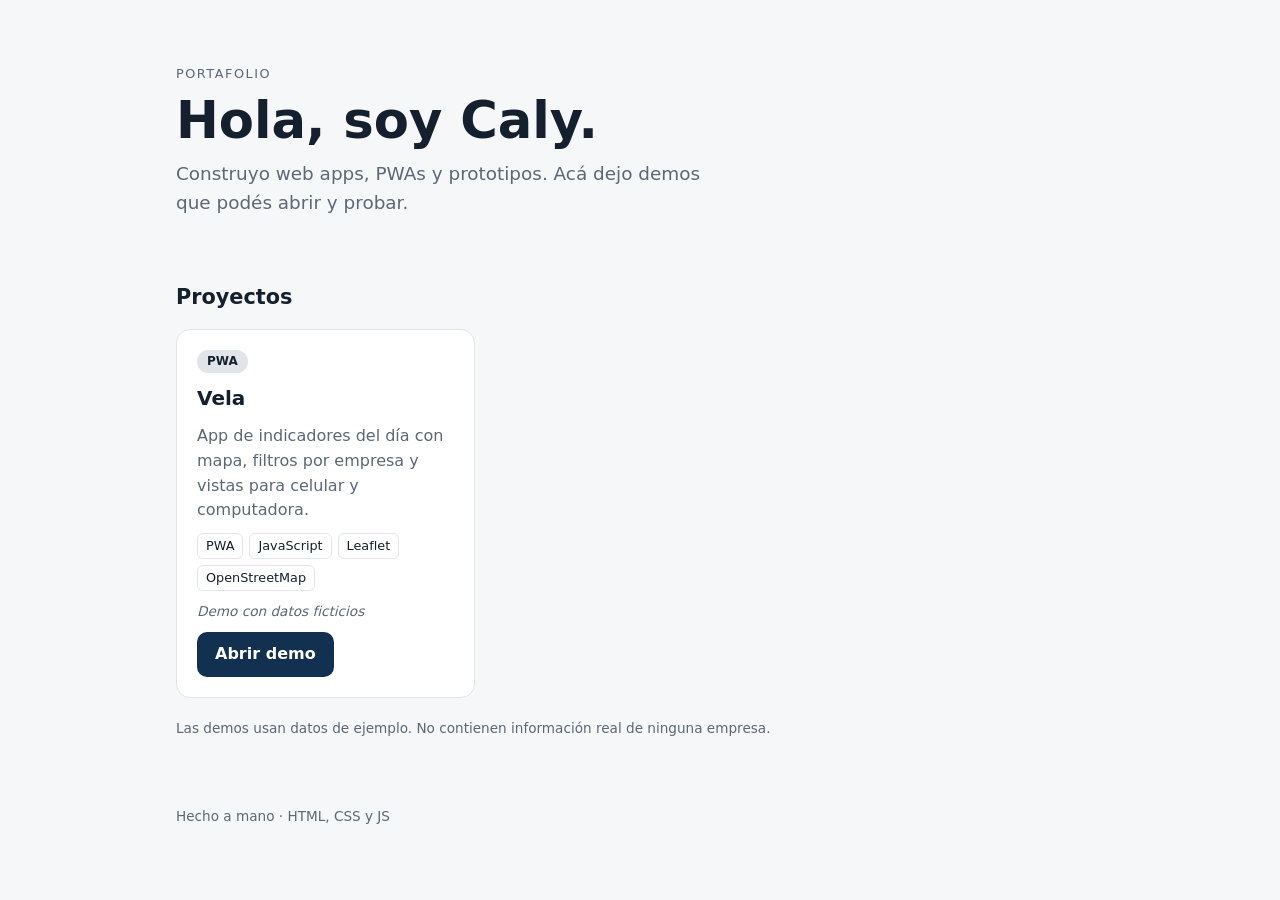
==== index.html @ 5dc771c3 "Portafolio inicial con demo de Vela" ====
<!doctype html>
<html lang="es">
<head>
<meta charset="utf-8">
<meta name="viewport" content="width=device-width,initial-scale=1">
<title>Caly · Portafolio</title>
<meta name="description" content="Portafolio de proyectos web, PWAs y experimentos.">
<link rel="stylesheet" href="assets/style.css">
</head>
<body>
<header class="hero">
  <p class="eyebrow">Portafolio</p>
  <h1>Hola, soy Caly.</h1>
  <p class="lead">Construyo web apps, PWAs y prototipos. Acá dejo demos que podés abrir y probar.</p>
</header>

<main>
  <section aria-labelledby="trabajos">
    <h2 id="trabajos">Proyectos</h2>
    <div class="grid" id="grid"></div>
    <p class="note">Las demos usan datos de ejemplo. No contienen información real de ninguna empresa.</p>
  </section>
</main>

<footer>
  <p>Hecho a mano · HTML, CSS y JS</p>
</footer>

<script src="assets/proyectos.js"></script>
<script src="assets/app.js"></script>
</body>
</html>
---- assets/style.css ----
:root {
  --bg: #f6f7f9;
  --surface: #ffffff;
  --text: #14202e;
  --muted: #5a6877;
  --accent: #12304f;
  --accent-text: #ffffff;
  --border: #e1e5ea;
}
@media (prefers-color-scheme: dark) {
  :root {
    --bg: #0e141b;
    --surface: #17202b;
    --text: #e8edf2;
    --muted: #9aa8b6;
    --accent: #5ea0e0;
    --accent-text: #0e141b;
    --border: #263241;
  }
}
* { box-sizing: border-box; }
body {
  margin: 0;
  background: var(--bg);
  color: var(--text);
  font-family: system-ui, -apple-system, "Segoe UI", Roboto, sans-serif;
  line-height: 1.55;
}
.hero, main, footer {
  max-width: 960px;
  margin: 0 auto;
  padding: 0 16px;
}
.hero { padding-top: 64px; padding-bottom: 24px; }
.eyebrow { text-transform: uppercase; letter-spacing: .12em; font-size: .8rem; color: var(--muted); margin: 0 0 8px; }
h1 { font-size: clamp(2rem, 6vw, 3.2rem); margin: 0 0 12px; line-height: 1.1; }
.lead { font-size: 1.15rem; color: var(--muted); max-width: 560px; margin: 0; }
h2 { font-size: 1.3rem; margin: 40px 0 16px; }
.grid { display: grid; grid-template-columns: repeat(auto-fill, minmax(280px, 1fr)); gap: 16px; }
.card {
  background: var(--surface);
  border: 1px solid var(--border);
  border-radius: 14px;
  padding: 20px;
  display: flex;
  flex-direction: column;
  gap: 10px;
}
.card h3 { margin: 0; font-size: 1.25rem; }
.card p { margin: 0; color: var(--muted); }
.tag { align-self: flex-start; font-size: .75rem; font-weight: 600; padding: 2px 10px; border-radius: 999px; background: var(--border); }
.techs { list-style: none; padding: 0; margin: 0; display: flex; flex-wrap: wrap; gap: 6px; }
.techs li { font-size: .8rem; padding: 2px 8px; border: 1px solid var(--border); border-radius: 6px; }
.estado { font-size: .85rem; font-style: italic; }
.btn {
  margin-top: auto;
  align-self: flex-start;
  background: var(--accent);
  color: var(--accent-text);
  text-decoration: none;
  font-weight: 600;
  padding: 10px 18px;
  border-radius: 10px;
}
.btn:hover { opacity: .9; }
.btn:focus-visible { outline: 3px solid var(--accent); outline-offset: 3px; }
.note { margin-top: 20px; font-size: .85rem; color: var(--muted); }
footer { padding-top: 40px; padding-bottom: 40px; color: var(--muted); font-size: .85rem; }
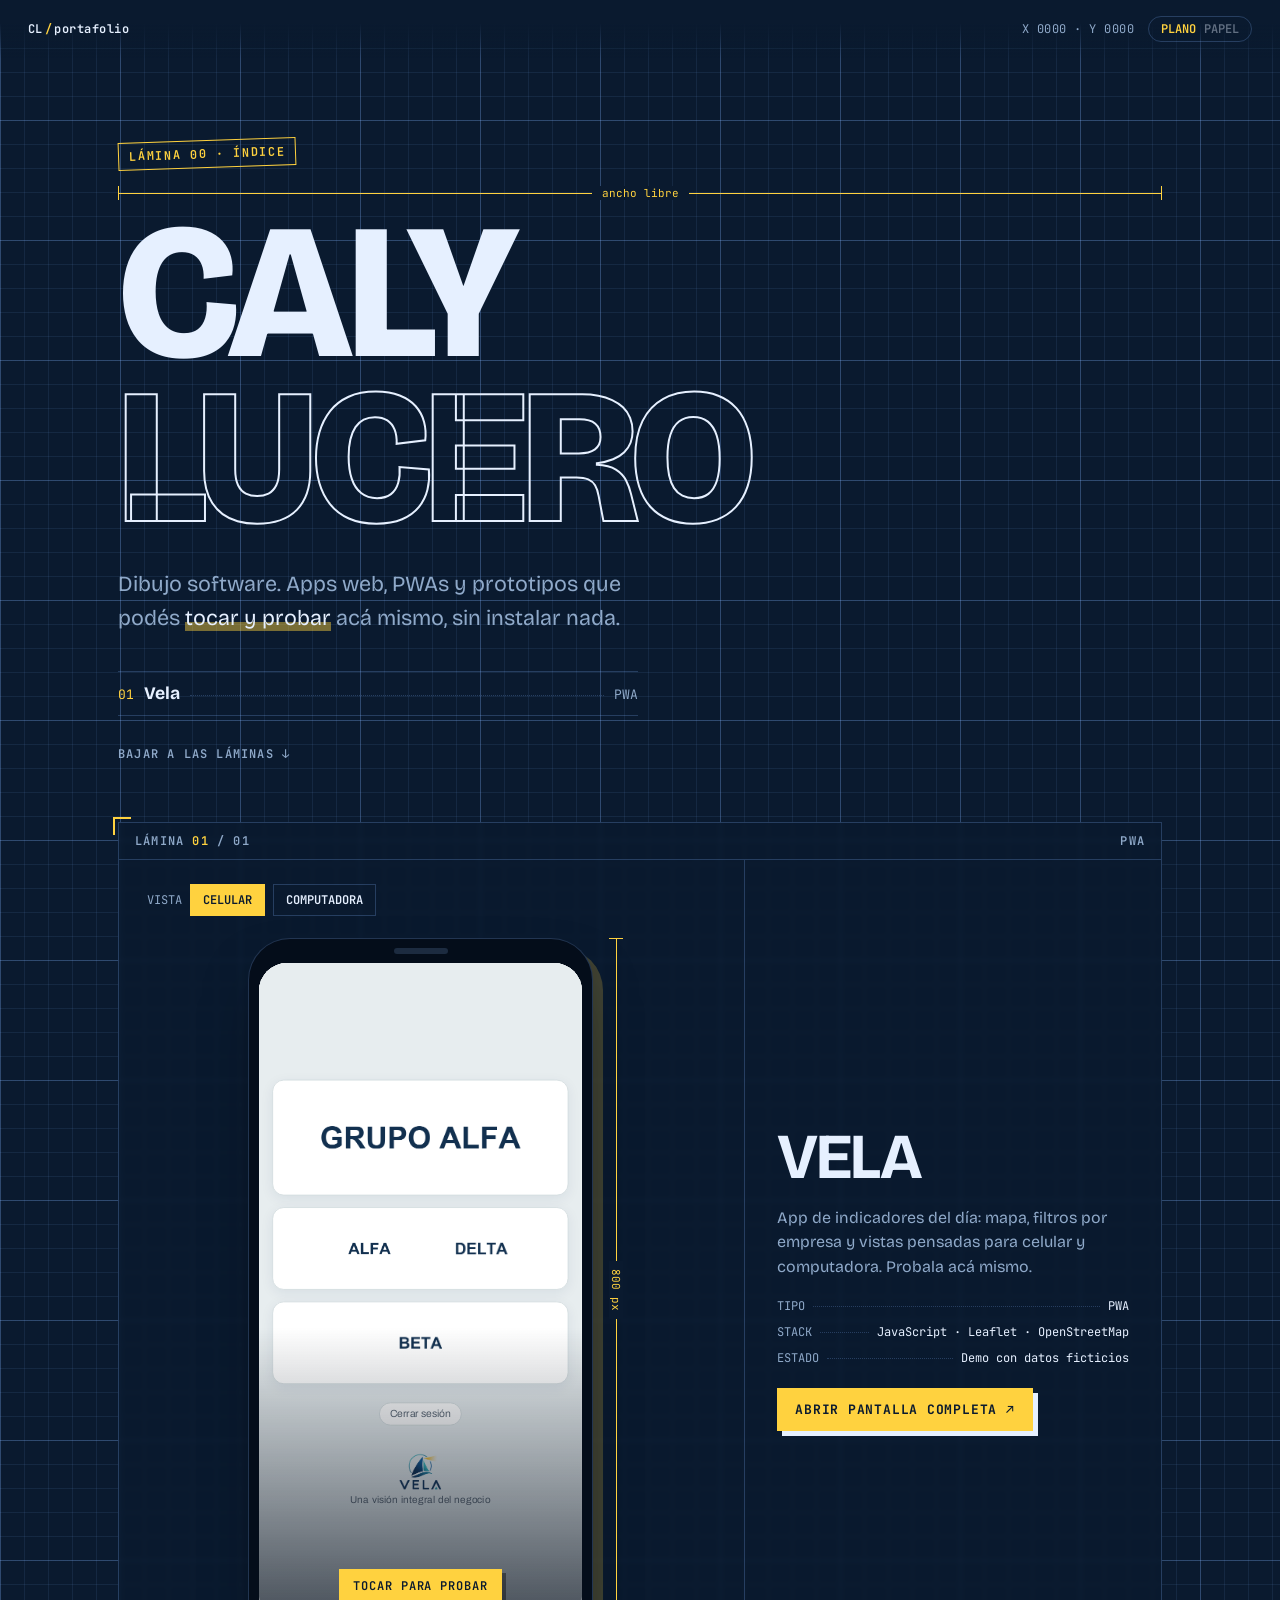
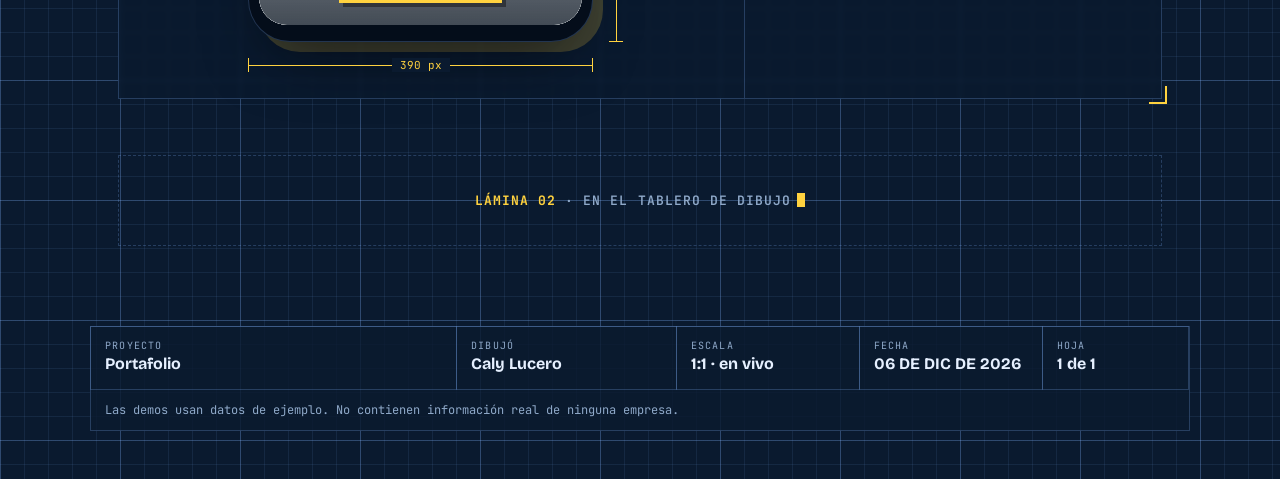
==== commit f1b8af66: "Rediseño tipo plano técnico con demo en vivo Co-Authored-By: Claude Sonnet 5.5 <noreply@anthropic.co" ====
--- a/index.html
+++ b/index.html
@@ -1,29 +1,52 @@
 <!doctype html>
-<html lang="es">
+<html lang="es" data-tema="plano">
 <head>
 <meta charset="utf-8">
 <meta name="viewport" content="width=device-width,initial-scale=1">
-<title>Caly · Portafolio</title>
-<meta name="description" content="Portafolio de proyectos web, PWAs y experimentos.">
+<title>Caly Lucero · Portafolio</title>
+<meta name="description" content="Dibujo software: apps web, PWAs y prototipos que podés probar en vivo.">
+<meta name="theme-color" content="#0a1a2f">
+<link rel="preconnect" href="https://fonts.googleapis.com">
+<link rel="preconnect" href="https://fonts.gstatic.com" crossorigin>
+<link href="https://fonts.googleapis.com/css2?family=Bricolage+Grotesque:opsz,wght@12..96,500..800&family=JetBrains+Mono:wght@400;600&display=swap" rel="stylesheet">
 <link rel="stylesheet" href="assets/style.css">
+<script>
+  document.documentElement.classList.add("js");
+  try { var t = localStorage.getItem("tema"); if (t === "plano" || t === "papel") document.documentElement.dataset.tema = t; } catch (e) {}
+</script>
 </head>
 <body>
-<header class="hero">
-  <p class="eyebrow">Portafolio</p>
-  <h1>Hola, soy Caly.</h1>
-  <p class="lead">Construyo web apps, PWAs y prototipos. Acá dejo demos que podés abrir y probar.</p>
+<div class="cx" aria-hidden="true"></div>
+<div class="cy" aria-hidden="true"></div>
+
+<nav class="topbar" aria-label="Barra superior">
+  <a class="brand" href="#top">CL<span>/</span>portafolio</a>
+  <div class="topbar-right">
+    <span class="coords" id="coords" aria-hidden="true">X 0000 · Y 0000</span>
+    <button class="tema-btn" id="tema" type="button" aria-label="Cambiar entre plano y papel">
+      <span class="tema-on">Plano</span><span class="tema-off">Papel</span>
+    </button>
+  </div>
+</nav>
+
+<header class="hero" id="top">
+  <p class="stamp">Lámina 00 · Índice</p>
+  <div class="dim-top" aria-hidden="true"><span>ancho libre</span></div>
+  <h1><span class="h1-fill">Caly</span> <span class="h1-line">Lucero</span></h1>
+  <p class="lead">Dibujo software. Apps web, PWAs y prototipos que podés <mark>tocar y probar</mark> acá mismo, sin instalar nada.</p>
+  <ol class="indice" id="indice" aria-label="Índice de proyectos"></ol>
+  <a class="cue" href="#laminas">Bajar a las láminas <span aria-hidden="true">↓</span></a>
 </header>
 
-<main>
-  <section aria-labelledby="trabajos">
-    <h2 id="trabajos">Proyectos</h2>
-    <div class="grid" id="grid"></div>
-    <p class="note">Las demos usan datos de ejemplo. No contienen información real de ninguna empresa.</p>
-  </section>
-</main>
+<main id="laminas"></main>
 
-<footer>
-  <p>Hecho a mano · HTML, CSS y JS</p>
+<footer class="titleblock" aria-label="Cajetín">
+  <div class="tb-cell tb-wide"><small>Proyecto</small><strong>Portafolio</strong></div>
+  <div class="tb-cell"><small>Dibujó</small><strong>Caly Lucero</strong></div>
+  <div class="tb-cell"><small>Escala</small><strong>1:1 · en vivo</strong></div>
+  <div class="tb-cell"><small>Fecha</small><strong id="fecha">—</strong></div>
+  <div class="tb-cell"><small>Hoja</small><strong id="hoja">1 de 1</strong></div>
+  <p class="tb-note">Las demos usan datos de ejemplo. No contienen información real de ninguna empresa.</p>
 </footer>
 
 <script src="assets/proyectos.js"></script>
--- a/assets/style.css
+++ b/assets/style.css
@@ -1,68 +1,234 @@
-:root {
-  --bg: #f6f7f9;
-  --surface: #ffffff;
-  --text: #14202e;
-  --muted: #5a6877;
-  --accent: #12304f;
-  --accent-text: #ffffff;
-  --border: #e1e5ea;
-}
-@media (prefers-color-scheme: dark) {
-  :root {
-    --bg: #0e141b;
-    --surface: #17202b;
-    --text: #e8edf2;
-    --muted: #9aa8b6;
-    --accent: #5ea0e0;
-    --accent-text: #0e141b;
-    --border: #263241;
-  }
-}
+/* ===== Tokens ===== */
+:root, :root[data-tema="plano"] {
+  --bg: #0a1a2f;
+  --ink: #e6f0ff;
+  --muted: #8fa9c9;
+  --accent: #ffd23f;
+  --accent-ink: #0a1a2f;
+  --line: rgba(130, 180, 255, .09);
+  --line2: rgba(130, 180, 255, .24);
+  --frame: #040d1a;
+  --display: "Bricolage Grotesque", system-ui, "Segoe UI", sans-serif;
+  --mono: "JetBrains Mono", ui-monospace, Consolas, monospace;
+}
+:root[data-tema="papel"] {
+  --bg: #f3eee1;
+  --ink: #14233b;
+  --muted: #5d6b82;
+  --accent: #d4380d;
+  --accent-ink: #fff8ee;
+  --line: rgba(20, 45, 95, .08);
+  --line2: rgba(20, 45, 95, .28);
+  --frame: #14233b;
+}
+
 * { box-sizing: border-box; }
+html { scroll-behavior: smooth; }
 body {
   margin: 0;
-  background: var(--bg);
-  color: var(--text);
-  font-family: system-ui, -apple-system, "Segoe UI", Roboto, sans-serif;
+  background-color: var(--bg);
+  background-image:
+    linear-gradient(var(--line) 1px, transparent 1px),
+    linear-gradient(90deg, var(--line) 1px, transparent 1px),
+    linear-gradient(var(--line2) 1px, transparent 1px),
+    linear-gradient(90deg, var(--line2) 1px, transparent 1px);
+  background-size: 24px 24px, 24px 24px, 120px 120px, 120px 120px;
+  color: var(--ink);
+  font-family: var(--display);
   line-height: 1.55;
-}
-.hero, main, footer {
-  max-width: 960px;
-  margin: 0 auto;
-  padding: 0 16px;
-}
-.hero { padding-top: 64px; padding-bottom: 24px; }
-.eyebrow { text-transform: uppercase; letter-spacing: .12em; font-size: .8rem; color: var(--muted); margin: 0 0 8px; }
-h1 { font-size: clamp(2rem, 6vw, 3.2rem); margin: 0 0 12px; line-height: 1.1; }
-.lead { font-size: 1.15rem; color: var(--muted); max-width: 560px; margin: 0; }
-h2 { font-size: 1.3rem; margin: 40px 0 16px; }
-.grid { display: grid; grid-template-columns: repeat(auto-fill, minmax(280px, 1fr)); gap: 16px; }
-.card {
-  background: var(--surface);
-  border: 1px solid var(--border);
-  border-radius: 14px;
-  padding: 20px;
-  display: flex;
-  flex-direction: column;
-  gap: 10px;
-}
-.card h3 { margin: 0; font-size: 1.25rem; }
-.card p { margin: 0; color: var(--muted); }
-.tag { align-self: flex-start; font-size: .75rem; font-weight: 600; padding: 2px 10px; border-radius: 999px; background: var(--border); }
-.techs { list-style: none; padding: 0; margin: 0; display: flex; flex-wrap: wrap; gap: 6px; }
-.techs li { font-size: .8rem; padding: 2px 8px; border: 1px solid var(--border); border-radius: 6px; }
-.estado { font-size: .85rem; font-style: italic; }
+  transition: background-color .35s, color .35s;
+}
+a { color: inherit; }
+::selection { background: var(--accent); color: var(--accent-ink); }
+:focus-visible { outline: 2px solid var(--accent); outline-offset: 3px; }
+
+/* ===== Mira del cursor ===== */
+.cx, .cy { position: fixed; top: 0; left: 0; z-index: 0; pointer-events: none; opacity: 0; transition: opacity .3s; }
+.cx { width: 1px; height: 100vh; background: var(--accent); }
+.cy { height: 1px; width: 100vw; background: var(--accent); }
+.cx.on, .cy.on { opacity: .35; }
+
+/* ===== Barra superior ===== */
+.topbar {
+  position: fixed; top: 0; left: 0; right: 0; z-index: 20;
+  display: flex; justify-content: space-between; align-items: center; gap: 12px;
+  padding: 12px 16px;
+  font: 600 12px/1 var(--mono);
+  letter-spacing: .04em;
+  background: linear-gradient(var(--bg) 40%, transparent);
+}
+.brand { text-decoration: none; }
+.brand span { color: var(--accent); margin: 0 2px; }
+.topbar-right { display: flex; align-items: center; gap: 14px; }
+.coords { color: var(--muted); font-weight: 400; display: none; }
+.tema-btn {
+  font: inherit; color: var(--ink); background: transparent; cursor: pointer;
+  border: 1px solid var(--line2); border-radius: 999px; padding: 6px 12px;
+  display: flex; gap: 8px; text-transform: uppercase;
+}
+.tema-btn span { opacity: .4; }
+:root[data-tema="plano"] .tema-on, :root[data-tema="papel"] .tema-off { opacity: 1; color: var(--accent); }
+.tema-btn:hover { border-color: var(--accent); }
+
+/* ===== Hero ===== */
+.hero, main, .titleblock { position: relative; z-index: 1; max-width: 1100px; margin: 0 auto; padding-left: 16px; padding-right: 16px; }
+.hero { padding-top: 110px; padding-bottom: 56px; }
+.stamp {
+  display: inline-block; margin: 0 0 18px;
+  font: 600 12px/1 var(--mono); letter-spacing: .14em; text-transform: uppercase;
+  color: var(--accent); border: 1px solid var(--accent); padding: 7px 10px;
+  transform: rotate(-2deg);
+}
+.dim-top {
+  position: relative; height: 14px; margin-bottom: 10px; color: var(--accent);
+  border-left: 1px solid; border-right: 1px solid; display: flex; justify-content: center; align-items: center;
+  font: 11px var(--mono);
+}
+.dim-top::before { content: ""; position: absolute; left: 0; right: 0; top: 50%; border-top: 1px solid; }
+.dim-top span { position: relative; background: var(--bg); padding: 0 10px; transition: background-color .35s; }
+h1 {
+  margin: 0; font-weight: 800; line-height: .86; letter-spacing: -.035em;
+  font-size: clamp(3.6rem, 17vw, 12rem);
+  text-transform: uppercase;
+}
+.h1-line { color: transparent; -webkit-text-stroke: 2px var(--ink); }
+.lead { max-width: 560px; margin: 28px 0 0; font-size: clamp(1.05rem, 2.4vw, 1.35rem); color: var(--muted); }
+.lead mark { background: none; color: var(--ink); box-shadow: inset 0 -.42em 0 color-mix(in srgb, var(--accent) 45%, transparent); }
+
+.indice { list-style: none; margin: 36px 0 0; padding: 0; max-width: 520px; font: 13px/1 var(--mono); }
+.indice a {
+  display: flex; align-items: baseline; gap: 10px; padding: 11px 0;
+  border-top: 1px solid var(--line2); text-decoration: none;
+}
+.indice li:last-child a { border-bottom: 1px solid var(--line2); }
+.indice .n { color: var(--accent); }
+.indice .t { font: 700 1.1rem var(--display); }
+.indice .leader { flex: 1; border-bottom: 1px dotted var(--line2); transform: translateY(-3px); }
+.indice .k { color: var(--muted); text-transform: uppercase; }
+.indice a:hover .t { color: var(--accent); }
+.cue { display: inline-block; margin-top: 30px; font: 600 12px var(--mono); text-transform: uppercase; letter-spacing: .1em; text-decoration: none; color: var(--muted); }
+.cue:hover { color: var(--accent); }
+
+/* ===== Láminas ===== */
+main { display: grid; gap: 56px; padding-bottom: 40px; }
+.lamina {
+  position: relative; border: 1px solid var(--line2);
+  background: color-mix(in srgb, var(--bg) 82%, transparent);
+  backdrop-filter: blur(2px);
+}
+.js .lamina { opacity: 0; transform: translateY(28px); transition: opacity .7s, transform .7s cubic-bezier(.2, .7, .2, 1); }
+.js .lamina.in { opacity: 1; transform: none; }
+.lamina::before, .lamina::after { content: ""; position: absolute; width: 16px; height: 16px; border: 2px solid var(--accent); pointer-events: none; }
+.lamina::before { top: -6px; left: -6px; border-right: 0; border-bottom: 0; }
+.lamina::after { bottom: -6px; right: -6px; border-left: 0; border-top: 0; }
+.lamina-head {
+  display: flex; justify-content: space-between; padding: 12px 16px;
+  font: 600 12px/1 var(--mono); letter-spacing: .1em; text-transform: uppercase;
+  border-bottom: 1px solid var(--line2); color: var(--muted);
+}
+.lamina-head b { color: var(--accent); font-weight: 600; }
+.lamina-body { display: grid; grid-template-columns: 1fr; }
+
+.stage { padding: 20px 40px 52px 16px; min-width: 0; }
+.vista { display: flex; align-items: center; gap: 8px; margin: 0 0 22px; font: 12px var(--mono); color: var(--muted); text-transform: uppercase; flex-wrap: wrap; }
+.vista button {
+  font: 600 12px var(--mono); text-transform: uppercase; cursor: pointer;
+  color: var(--ink); background: transparent; border: 1px solid var(--line2); padding: 7px 12px;
+}
+.vista button[aria-pressed="true"] { background: var(--accent); color: var(--accent-ink); border-color: var(--accent); }
+.vista button:not([aria-pressed="true"]):hover { border-color: var(--accent); }
+
+.wrap { position: relative; width: max-content; max-width: 100%; margin: 0 auto; transition: transform .25s ease-out; will-change: transform; }
+.wrap.live { transform: none !important; }
+.device { background: var(--frame); box-shadow: 0 30px 60px -20px rgba(0, 0, 0, .55), 10px 10px 0 color-mix(in srgb, var(--accent) 22%, transparent); }
+.device.is-phone { padding: 24px 10px 16px; border-radius: 42px; border: 1px solid var(--line2); position: relative; }
+.device.is-phone::before { content: ""; position: absolute; top: 9px; left: 50%; width: 54px; height: 6px; margin-left: -27px; border-radius: 6px; background: #1c2b40; }
+.device.is-pc { border: 1px solid var(--line2); border-radius: 10px; overflow: hidden; }
+.bar { display: none; align-items: center; gap: 6px; height: 30px; padding: 0 12px; background: #0d1b2f; }
+.is-pc .bar { display: flex; }
+.bar i { width: 9px; height: 9px; border-radius: 50%; background: #3a4b66; }
+.bar span { margin-left: 10px; font: 11px var(--mono); color: #8fa9c9; white-space: nowrap; overflow: hidden; text-overflow: ellipsis; }
+.viewport { position: relative; overflow: hidden; background: #fff; }
+.is-phone .viewport { border-radius: 28px; }
+.screen { transform-origin: 0 0; }
+.screen iframe { display: block; width: 100%; height: 100%; border: 0; background: #fff; pointer-events: none; }
+.wrap.live iframe { pointer-events: auto; }
+.veil {
+  position: absolute; inset: 0; width: 100%; display: flex; align-items: flex-end; justify-content: center; padding: 0 0 22px;
+  border: 0; cursor: pointer; background: linear-gradient(transparent 55%, rgba(4, 13, 26, .72)); color: #fff;
+  font: 600 12px var(--mono); letter-spacing: .08em; text-transform: uppercase;
+}
+.veil span { background: var(--accent); color: var(--accent-ink); padding: 9px 14px; box-shadow: 4px 4px 0 rgba(0, 0, 0, .4); transition: transform .15s; }
+.veil:hover span { transform: translate(-2px, -2px); }
+.wrap.live .veil { display: none; }
+.soltar {
+  display: none; position: absolute; top: -14px; right: -14px; z-index: 3;
+  font: 600 11px var(--mono); text-transform: uppercase; cursor: pointer;
+  background: var(--accent); color: var(--accent-ink); border: 0; padding: 7px 10px; box-shadow: 3px 3px 0 rgba(0, 0, 0, .4);
+}
+.wrap.live .soltar { display: block; }
+
+.dim { position: absolute; display: flex; align-items: center; justify-content: center; color: var(--accent); font: 11px var(--mono); }
+.dim span { position: relative; background: var(--bg); padding: 0 8px; transition: background-color .35s; }
+.dim::before { content: ""; position: absolute; border: 0 solid currentColor; }
+.dim-w { left: 0; right: 0; bottom: -30px; height: 14px; border-left: 1px solid; border-right: 1px solid; }
+.dim-w::before { left: 0; right: 0; top: 50%; border-top-width: 1px; }
+.dim-h { top: 0; bottom: 0; right: -30px; width: 14px; border-top: 1px solid; border-bottom: 1px solid; }
+.dim-h::before { top: 0; bottom: 0; left: 50%; border-left-width: 1px; }
+.dim-h span { writing-mode: vertical-rl; padding: 8px 0; }
+
+.spec { padding: 24px 20px 28px; border-top: 1px solid var(--line2); display: flex; flex-direction: column; gap: 18px; }
+.spec h2 { margin: 0; font-size: clamp(2.4rem, 6vw, 4rem); line-height: .95; letter-spacing: -.03em; text-transform: uppercase; }
+.spec p { margin: 0; color: var(--muted); }
+.spec dl { margin: 0; display: grid; gap: 10px; font: 12px var(--mono); }
+.spec .row { display: flex; align-items: baseline; gap: 8px; }
+.spec dt { color: var(--muted); text-transform: uppercase; }
+.spec dd { margin: 0; text-align: right; }
+.spec .leader { flex: 1; border-bottom: 1px dotted var(--line2); transform: translateY(-3px); }
 .btn {
-  margin-top: auto;
-  align-self: flex-start;
-  background: var(--accent);
-  color: var(--accent-text);
-  text-decoration: none;
-  font-weight: 600;
-  padding: 10px 18px;
-  border-radius: 10px;
-}
-.btn:hover { opacity: .9; }
-.btn:focus-visible { outline: 3px solid var(--accent); outline-offset: 3px; }
-.note { margin-top: 20px; font-size: .85rem; color: var(--muted); }
-footer { padding-top: 40px; padding-bottom: 40px; color: var(--muted); font-size: .85rem; }
+  align-self: flex-start; margin-top: 4px; text-decoration: none;
+  font: 700 13px var(--mono); text-transform: uppercase; letter-spacing: .06em;
+  background: var(--accent); color: var(--accent-ink); padding: 13px 18px;
+  box-shadow: 5px 5px 0 var(--ink); transition: transform .15s, box-shadow .15s;
+}
+.btn:hover { transform: translate(-2px, -2px); box-shadow: 7px 7px 0 var(--ink); }
+.btn:active { transform: translate(3px, 3px); box-shadow: 2px 2px 0 var(--ink); }
+
+.pronto {
+  border: 1px dashed var(--line2); padding: 36px 20px; text-align: center; color: var(--muted);
+  font: 600 13px var(--mono); letter-spacing: .08em; text-transform: uppercase;
+}
+.pronto b { color: var(--accent); }
+.pronto i { display: inline-block; width: 8px; height: 14px; background: var(--accent); margin-left: 6px; vertical-align: -2px; animation: blink 1s steps(2) infinite; }
+@keyframes blink { 50% { opacity: 0; } }
+
+/* ===== Cajetín ===== */
+.titleblock { display: grid; grid-template-columns: repeat(2, 1fr); border: 1px solid var(--line2); margin: 40px auto 48px; padding: 0; width: calc(100% - 32px); background: color-mix(in srgb, var(--bg) 82%, transparent); }
+.tb-cell { padding: 12px 14px; border: 1px solid var(--line2); margin: -1px 0 0 -1px; }
+.tb-cell small { display: block; font: 10px var(--mono); text-transform: uppercase; letter-spacing: .12em; color: var(--muted); }
+.tb-cell strong { font: 700 1rem var(--display); }
+.tb-wide { grid-column: 1 / -1; }
+.tb-note { grid-column: 1 / -1; margin: 0; padding: 12px 14px; font: 12px var(--mono); color: var(--muted); }
+
+/* ===== Pantallas grandes ===== */
+@media (min-width: 900px) {
+  .topbar { padding: 16px 28px; }
+  .coords { display: inline; }
+  .hero, main { padding-left: 28px; padding-right: 28px; }
+  .hero { padding-top: 140px; }
+  .lamina-body { grid-template-columns: minmax(0, 1.5fr) minmax(280px, 1fr); }
+  .stage { padding: 24px 50px 56px 28px; }
+  .spec { border-top: 0; border-left: 1px solid var(--line2); padding: 36px 32px; justify-content: center; }
+  .titleblock { grid-template-columns: 2fr 1.2fr 1fr 1fr .8fr; }
+  .tb-wide { grid-column: auto; }
+}
+@media (pointer: coarse) {
+  .cx, .cy { display: none; }
+}
+@media (prefers-reduced-motion: reduce) {
+  html { scroll-behavior: auto; }
+  .js .lamina { opacity: 1; transform: none; transition: none; }
+  .wrap { transition: none; }
+  .pronto i { animation: none; }
+  .cx, .cy { display: none; }
+}
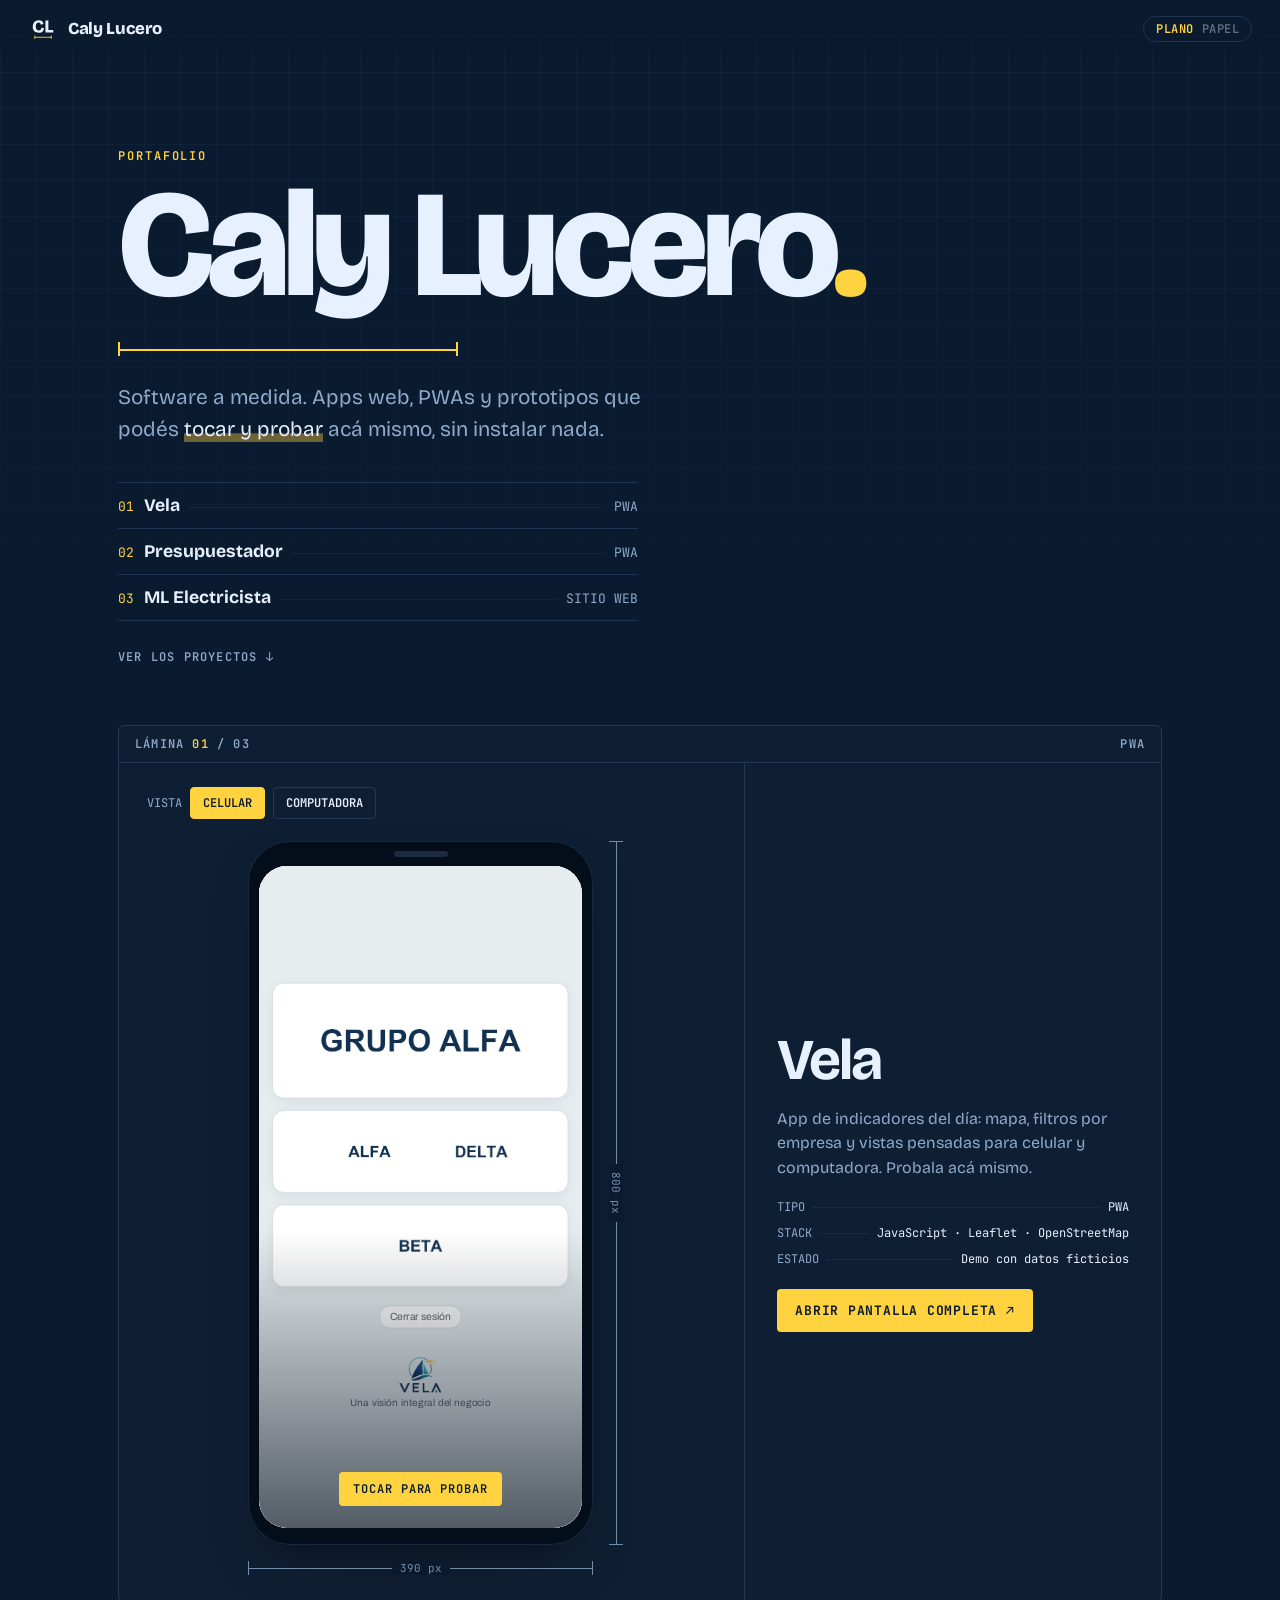
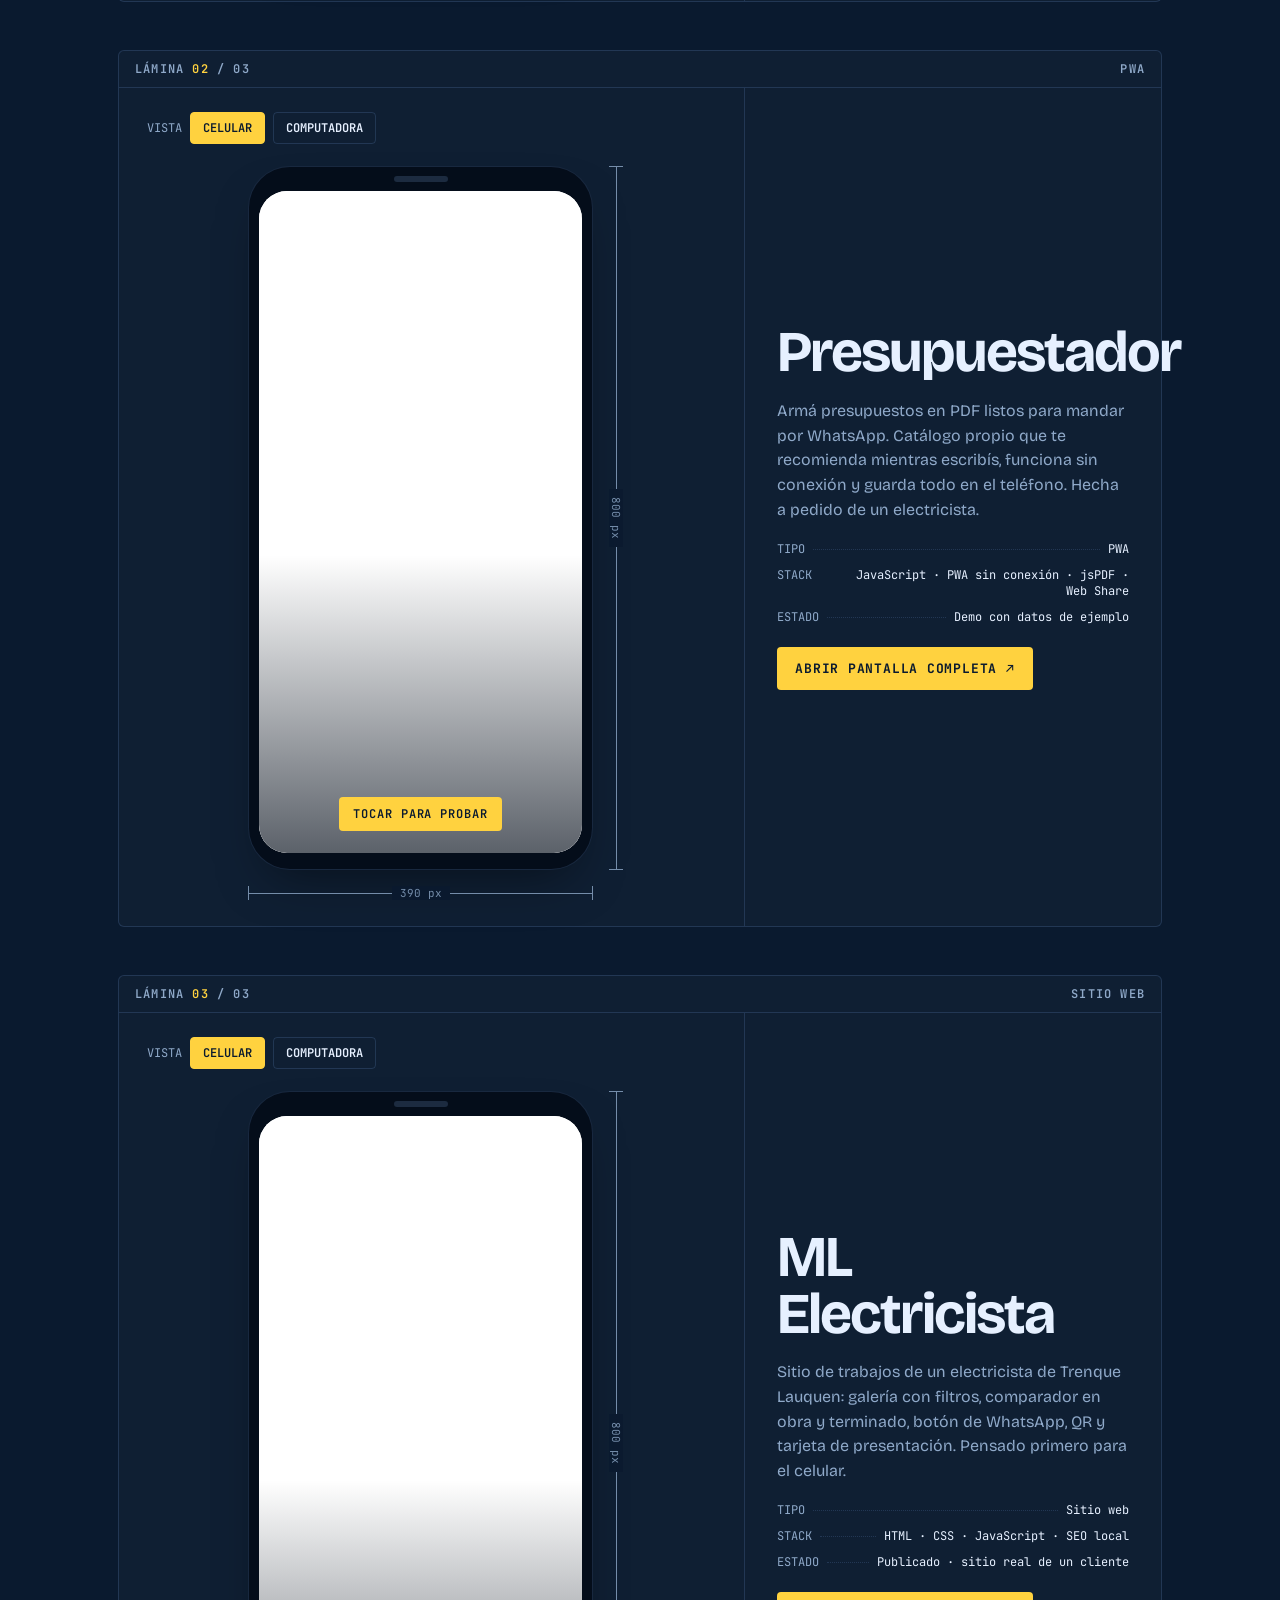
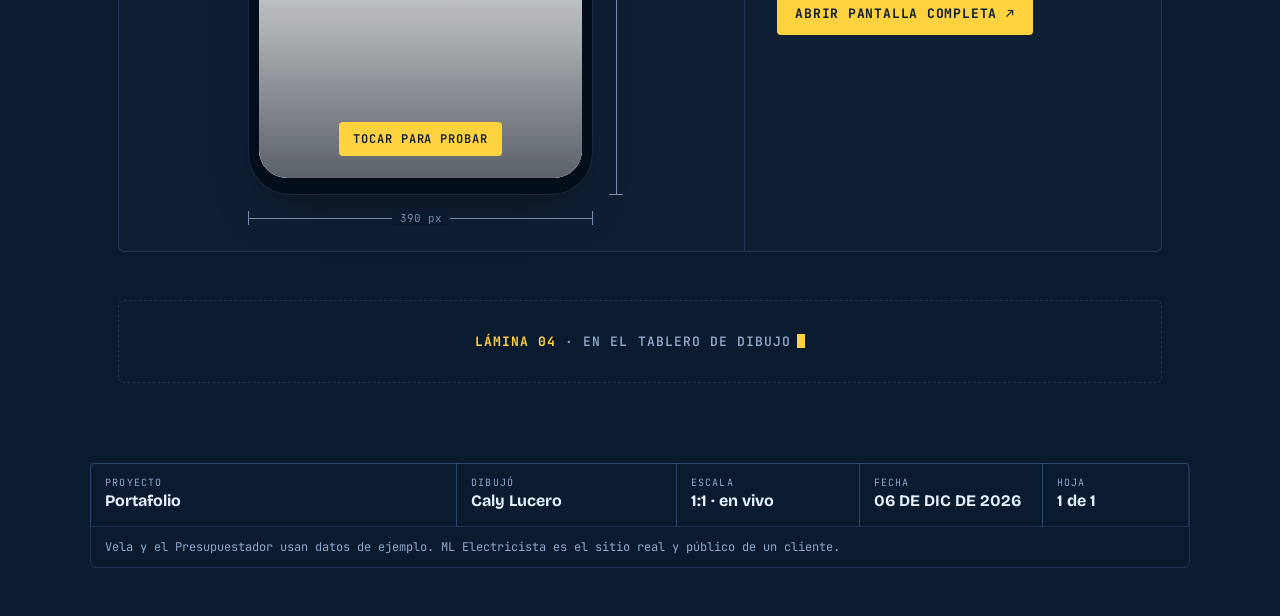
==== commit 1e3422ad: "Portafolio: fondo mas tranquilo, marca personal y dos proyectos nuevos Co-Authored-By: Claude Sonnet" ====
--- a/index.html
+++ b/index.html
@@ -4,38 +4,49 @@
 <meta charset="utf-8">
 <meta name="viewport" content="width=device-width,initial-scale=1">
 <title>Caly Lucero · Portafolio</title>
-<meta name="description" content="Dibujo software: apps web, PWAs y prototipos que podés probar en vivo.">
+<meta name="description" content="Software a medida: apps web, PWAs y prototipos que podés probar en vivo.">
 <meta name="theme-color" content="#0a1a2f">
+<link rel="canonical" href="https://caly-lucero.github.io/portafolio/">
+<meta property="og:type" content="website">
+<meta property="og:locale" content="es_AR">
+<meta property="og:site_name" content="Caly Lucero">
+<meta property="og:url" content="https://caly-lucero.github.io/portafolio/">
+<meta property="og:title" content="Caly Lucero · Portafolio">
+<meta property="og:description" content="Software a medida: apps web, PWAs y prototipos que podés probar en vivo.">
+<meta property="og:image" content="https://caly-lucero.github.io/portafolio/assets/marca/og.png">
+<meta property="og:image:width" content="1200">
+<meta property="og:image:height" content="630">
+<meta name="twitter:card" content="summary_large_image">
+<link rel="icon" href="assets/marca/monograma.svg" type="image/svg+xml">
+<link rel="icon" href="assets/marca/favicon-32.png" type="image/png" sizes="32x32">
+<link rel="apple-touch-icon" href="assets/marca/apple-touch-icon.png">
 <link rel="preconnect" href="https://fonts.googleapis.com">
 <link rel="preconnect" href="https://fonts.gstatic.com" crossorigin>
 <link href="https://fonts.googleapis.com/css2?family=Bricolage+Grotesque:opsz,wght@12..96,500..800&family=JetBrains+Mono:wght@400;600&display=swap" rel="stylesheet">
-<link rel="stylesheet" href="assets/style.css">
+<link rel="stylesheet" href="assets/style.css?v=3">
 <script>
   document.documentElement.classList.add("js");
   try { var t = localStorage.getItem("tema"); if (t === "plano" || t === "papel") document.documentElement.dataset.tema = t; } catch (e) {}
 </script>
 </head>
 <body>
-<div class="cx" aria-hidden="true"></div>
-<div class="cy" aria-hidden="true"></div>
-
 <nav class="topbar" aria-label="Barra superior">
-  <a class="brand" href="#top">CL<span>/</span>portafolio</a>
-  <div class="topbar-right">
-    <span class="coords" id="coords" aria-hidden="true">X 0000 · Y 0000</span>
-    <button class="tema-btn" id="tema" type="button" aria-label="Cambiar entre plano y papel">
-      <span class="tema-on">Plano</span><span class="tema-off">Papel</span>
-    </button>
-  </div>
+  <a class="marca" href="#top" aria-label="Caly Lucero, ir al inicio">
+    <img src="assets/marca/monograma.svg" width="30" height="30" alt="">
+    <span>Caly Lucero</span>
+  </a>
+  <button class="tema-btn" id="tema" type="button" aria-label="Cambiar entre plano y papel">
+    <span class="tema-on">Plano</span><span class="tema-off">Papel</span>
+  </button>
 </nav>
 
 <header class="hero" id="top">
-  <p class="stamp">Lámina 00 · Índice</p>
-  <div class="dim-top" aria-hidden="true"><span>ancho libre</span></div>
-  <h1><span class="h1-fill">Caly</span> <span class="h1-line">Lucero</span></h1>
-  <p class="lead">Dibujo software. Apps web, PWAs y prototipos que podés <mark>tocar y probar</mark> acá mismo, sin instalar nada.</p>
+  <p class="eyebrow">Portafolio</p>
+  <h1>Caly Lucero<span class="punto">.</span></h1>
+  <div class="cota" aria-hidden="true"></div>
+  <p class="lead">Software a medida. Apps web, PWAs y prototipos que podés <mark>tocar y probar</mark> acá mismo, sin instalar nada.</p>
   <ol class="indice" id="indice" aria-label="Índice de proyectos"></ol>
-  <a class="cue" href="#laminas">Bajar a las láminas <span aria-hidden="true">↓</span></a>
+  <a class="cue" href="#laminas">Ver los proyectos <span aria-hidden="true">↓</span></a>
 </header>
 
 <main id="laminas"></main>
@@ -46,10 +57,10 @@
   <div class="tb-cell"><small>Escala</small><strong>1:1 · en vivo</strong></div>
   <div class="tb-cell"><small>Fecha</small><strong id="fecha">—</strong></div>
   <div class="tb-cell"><small>Hoja</small><strong id="hoja">1 de 1</strong></div>
-  <p class="tb-note">Las demos usan datos de ejemplo. No contienen información real de ninguna empresa.</p>
+  <p class="tb-note">Vela y el Presupuestador usan datos de ejemplo. ML Electricista es el sitio real y público de un cliente.</p>
 </footer>
 
-<script src="assets/proyectos.js"></script>
-<script src="assets/app.js"></script>
+<script src="assets/proyectos.js?v=3"></script>
+<script src="assets/app.js?v=3"></script>
 </body>
 </html>
--- a/assets/style.css
+++ b/assets/style.css
@@ -5,8 +5,8 @@
   --muted: #8fa9c9;
   --accent: #ffd23f;
   --accent-ink: #0a1a2f;
-  --line: rgba(130, 180, 255, .09);
-  --line2: rgba(130, 180, 255, .24);
+  --line: rgba(130, 180, 255, .06);
+  --line2: rgba(130, 180, 255, .16);
   --frame: #040d1a;
   --display: "Bricolage Grotesque", system-ui, "Segoe UI", sans-serif;
   --mono: "JetBrains Mono", ui-monospace, Consolas, monospace;
@@ -17,52 +17,42 @@
   --muted: #5d6b82;
   --accent: #d4380d;
   --accent-ink: #fff8ee;
-  --line: rgba(20, 45, 95, .08);
-  --line2: rgba(20, 45, 95, .28);
+  --line: rgba(20, 45, 95, .06);
+  --line2: rgba(20, 45, 95, .2);
   --frame: #14233b;
 }
 
 * { box-sizing: border-box; }
 html { scroll-behavior: smooth; }
 body {
-  margin: 0;
-  background-color: var(--bg);
-  background-image:
-    linear-gradient(var(--line) 1px, transparent 1px),
-    linear-gradient(90deg, var(--line) 1px, transparent 1px),
-    linear-gradient(var(--line2) 1px, transparent 1px),
-    linear-gradient(90deg, var(--line2) 1px, transparent 1px);
-  background-size: 24px 24px, 24px 24px, 120px 120px, 120px 120px;
-  color: var(--ink);
-  font-family: var(--display);
-  line-height: 1.55;
+  position: relative; margin: 0;
+  background-color: var(--bg); color: var(--ink);
+  font-family: var(--display); line-height: 1.55;
   transition: background-color .35s, color .35s;
+}
+/* La cuadrícula del plano aparece solo arriba y se desvanece: es un detalle, no el fondo de todo. */
+body::before {
+  content: ""; position: absolute; top: 0; left: 0; right: 0; height: 760px; z-index: 0; pointer-events: none;
+  background-image: linear-gradient(var(--line) 1px, transparent 1px), linear-gradient(90deg, var(--line) 1px, transparent 1px);
+  background-size: 36px 36px;
+  -webkit-mask-image: linear-gradient(#000 10%, transparent 92%);
+  mask-image: linear-gradient(#000 10%, transparent 92%);
 }
 a { color: inherit; }
 ::selection { background: var(--accent); color: var(--accent-ink); }
 :focus-visible { outline: 2px solid var(--accent); outline-offset: 3px; }
 
-/* ===== Mira del cursor ===== */
-.cx, .cy { position: fixed; top: 0; left: 0; z-index: 0; pointer-events: none; opacity: 0; transition: opacity .3s; }
-.cx { width: 1px; height: 100vh; background: var(--accent); }
-.cy { height: 1px; width: 100vw; background: var(--accent); }
-.cx.on, .cy.on { opacity: .35; }
-
 /* ===== Barra superior ===== */
 .topbar {
   position: fixed; top: 0; left: 0; right: 0; z-index: 20;
   display: flex; justify-content: space-between; align-items: center; gap: 12px;
-  padding: 12px 16px;
-  font: 600 12px/1 var(--mono);
-  letter-spacing: .04em;
-  background: linear-gradient(var(--bg) 40%, transparent);
+  padding: 10px 16px;
+  background: linear-gradient(var(--bg) 55%, transparent);
 }
-.brand { text-decoration: none; }
-.brand span { color: var(--accent); margin: 0 2px; }
-.topbar-right { display: flex; align-items: center; gap: 14px; }
-.coords { color: var(--muted); font-weight: 400; display: none; }
+.marca { display: flex; align-items: center; gap: 10px; text-decoration: none; font: 800 1.05rem/1 var(--display); letter-spacing: -.02em; }
+.marca img { border-radius: 8px; }
 .tema-btn {
-  font: inherit; color: var(--ink); background: transparent; cursor: pointer;
+  font: 600 12px/1 var(--mono); letter-spacing: .04em; color: var(--ink); background: transparent; cursor: pointer;
   border: 1px solid var(--line2); border-radius: 999px; padding: 6px 12px;
   display: flex; gap: 8px; text-transform: uppercase;
 }
@@ -70,57 +60,37 @@
 :root[data-tema="plano"] .tema-on, :root[data-tema="papel"] .tema-off { opacity: 1; color: var(--accent); }
 .tema-btn:hover { border-color: var(--accent); }
 
-/* ===== Hero ===== */
+/* ===== Portada ===== */
 .hero, main, .titleblock { position: relative; z-index: 1; max-width: 1100px; margin: 0 auto; padding-left: 16px; padding-right: 16px; }
-.hero { padding-top: 110px; padding-bottom: 56px; }
-.stamp {
-  display: inline-block; margin: 0 0 18px;
-  font: 600 12px/1 var(--mono); letter-spacing: .14em; text-transform: uppercase;
-  color: var(--accent); border: 1px solid var(--accent); padding: 7px 10px;
-  transform: rotate(-2deg);
+.hero { padding-top: 120px; padding-bottom: 56px; }
+.eyebrow { margin: 0 0 14px; font: 600 12px/1 var(--mono); letter-spacing: .16em; text-transform: uppercase; color: var(--accent); }
+h1 {
+  margin: 0; font-weight: 800; line-height: .92; letter-spacing: -.045em;
+  font-size: clamp(3.3rem, 13.5vw, 9.5rem);
 }
-.dim-top {
-  position: relative; height: 14px; margin-bottom: 10px; color: var(--accent);
-  border-left: 1px solid; border-right: 1px solid; display: flex; justify-content: center; align-items: center;
-  font: 11px var(--mono);
-}
-.dim-top::before { content: ""; position: absolute; left: 0; right: 0; top: 50%; border-top: 1px solid; }
-.dim-top span { position: relative; background: var(--bg); padding: 0 10px; transition: background-color .35s; }
-h1 {
-  margin: 0; font-weight: 800; line-height: .86; letter-spacing: -.035em;
-  font-size: clamp(3.6rem, 17vw, 12rem);
-  text-transform: uppercase;
-}
-.h1-line { color: transparent; -webkit-text-stroke: 2px var(--ink); }
-.lead { max-width: 560px; margin: 28px 0 0; font-size: clamp(1.05rem, 2.4vw, 1.35rem); color: var(--muted); }
-.lead mark { background: none; color: var(--ink); box-shadow: inset 0 -.42em 0 color-mix(in srgb, var(--accent) 45%, transparent); }
+.punto { color: var(--accent); }
+/* Línea de cota: la firma discreta del plano */
+.cota { position: relative; width: min(340px, 60%); height: 14px; margin: 26px 0 0; border-left: 2px solid var(--accent); border-right: 2px solid var(--accent); }
+.cota::before { content: ""; position: absolute; left: 0; right: 0; top: 50%; border-top: 2px solid var(--accent); }
+.lead { max-width: 540px; margin: 26px 0 0; font-size: clamp(1.05rem, 2.4vw, 1.3rem); color: var(--muted); }
+.lead mark { background: none; color: var(--ink); box-shadow: inset 0 -.42em 0 color-mix(in srgb, var(--accent) 40%, transparent); }
 
 .indice { list-style: none; margin: 36px 0 0; padding: 0; max-width: 520px; font: 13px/1 var(--mono); }
-.indice a {
-  display: flex; align-items: baseline; gap: 10px; padding: 11px 0;
-  border-top: 1px solid var(--line2); text-decoration: none;
-}
+.indice a { display: flex; align-items: baseline; gap: 10px; padding: 12px 0; border-top: 1px solid var(--line2); text-decoration: none; }
 .indice li:last-child a { border-bottom: 1px solid var(--line2); }
 .indice .n { color: var(--accent); }
 .indice .t { font: 700 1.1rem var(--display); }
 .indice .leader { flex: 1; border-bottom: 1px dotted var(--line2); transform: translateY(-3px); }
 .indice .k { color: var(--muted); text-transform: uppercase; }
 .indice a:hover .t { color: var(--accent); }
-.cue { display: inline-block; margin-top: 30px; font: 600 12px var(--mono); text-transform: uppercase; letter-spacing: .1em; text-decoration: none; color: var(--muted); }
+.cue { display: inline-block; margin-top: 28px; font: 600 12px var(--mono); text-transform: uppercase; letter-spacing: .1em; text-decoration: none; color: var(--muted); }
 .cue:hover { color: var(--accent); }
 
-/* ===== Láminas ===== */
-main { display: grid; gap: 56px; padding-bottom: 40px; }
-.lamina {
-  position: relative; border: 1px solid var(--line2);
-  background: color-mix(in srgb, var(--bg) 82%, transparent);
-  backdrop-filter: blur(2px);
-}
-.js .lamina { opacity: 0; transform: translateY(28px); transition: opacity .7s, transform .7s cubic-bezier(.2, .7, .2, 1); }
+/* ===== Láminas (cada proyecto) ===== */
+main { display: grid; gap: 48px; padding-bottom: 40px; }
+.lamina { position: relative; border: 1px solid var(--line2); border-radius: 6px; background: color-mix(in srgb, var(--ink) 2.5%, transparent); }
+.js .lamina { opacity: 0; transform: translateY(24px); transition: opacity .7s, transform .7s cubic-bezier(.2, .7, .2, 1); }
 .js .lamina.in { opacity: 1; transform: none; }
-.lamina::before, .lamina::after { content: ""; position: absolute; width: 16px; height: 16px; border: 2px solid var(--accent); pointer-events: none; }
-.lamina::before { top: -6px; left: -6px; border-right: 0; border-bottom: 0; }
-.lamina::after { bottom: -6px; right: -6px; border-left: 0; border-top: 0; }
 .lamina-head {
   display: flex; justify-content: space-between; padding: 12px 16px;
   font: 600 12px/1 var(--mono); letter-spacing: .1em; text-transform: uppercase;
@@ -131,16 +101,13 @@
 
 .stage { padding: 20px 40px 52px 16px; min-width: 0; }
 .vista { display: flex; align-items: center; gap: 8px; margin: 0 0 22px; font: 12px var(--mono); color: var(--muted); text-transform: uppercase; flex-wrap: wrap; }
-.vista button {
-  font: 600 12px var(--mono); text-transform: uppercase; cursor: pointer;
-  color: var(--ink); background: transparent; border: 1px solid var(--line2); padding: 7px 12px;
-}
+.vista button { font: 600 12px var(--mono); text-transform: uppercase; cursor: pointer; color: var(--ink); background: transparent; border: 1px solid var(--line2); border-radius: 4px; padding: 7px 12px; }
 .vista button[aria-pressed="true"] { background: var(--accent); color: var(--accent-ink); border-color: var(--accent); }
 .vista button:not([aria-pressed="true"]):hover { border-color: var(--accent); }
 
 .wrap { position: relative; width: max-content; max-width: 100%; margin: 0 auto; transition: transform .25s ease-out; will-change: transform; }
 .wrap.live { transform: none !important; }
-.device { background: var(--frame); box-shadow: 0 30px 60px -20px rgba(0, 0, 0, .55), 10px 10px 0 color-mix(in srgb, var(--accent) 22%, transparent); }
+.device { background: var(--frame); box-shadow: 0 24px 50px -22px rgba(0, 0, 0, .5); }
 .device.is-phone { padding: 24px 10px 16px; border-radius: 42px; border: 1px solid var(--line2); position: relative; }
 .device.is-phone::before { content: ""; position: absolute; top: 9px; left: 50%; width: 54px; height: 6px; margin-left: -27px; border-radius: 6px; background: #1c2b40; }
 .device.is-pc { border: 1px solid var(--line2); border-radius: 10px; overflow: hidden; }
@@ -155,20 +122,21 @@
 .wrap.live iframe { pointer-events: auto; }
 .veil {
   position: absolute; inset: 0; width: 100%; display: flex; align-items: flex-end; justify-content: center; padding: 0 0 22px;
-  border: 0; cursor: pointer; background: linear-gradient(transparent 55%, rgba(4, 13, 26, .72)); color: #fff;
+  border: 0; cursor: pointer; background: linear-gradient(transparent 55%, rgba(4, 13, 26, .65)); color: #fff;
   font: 600 12px var(--mono); letter-spacing: .08em; text-transform: uppercase;
 }
-.veil span { background: var(--accent); color: var(--accent-ink); padding: 9px 14px; box-shadow: 4px 4px 0 rgba(0, 0, 0, .4); transition: transform .15s; }
-.veil:hover span { transform: translate(-2px, -2px); }
+.veil span { background: var(--accent); color: var(--accent-ink); padding: 9px 14px; border-radius: 4px; transition: transform .15s; }
+.veil:hover span { transform: translateY(-2px); }
 .wrap.live .veil { display: none; }
 .soltar {
   display: none; position: absolute; top: -14px; right: -14px; z-index: 3;
   font: 600 11px var(--mono); text-transform: uppercase; cursor: pointer;
-  background: var(--accent); color: var(--accent-ink); border: 0; padding: 7px 10px; box-shadow: 3px 3px 0 rgba(0, 0, 0, .4);
+  background: var(--accent); color: var(--accent-ink); border: 0; border-radius: 4px; padding: 7px 10px;
 }
 .wrap.live .soltar { display: block; }
 
-.dim { position: absolute; display: flex; align-items: center; justify-content: center; color: var(--accent); font: 11px var(--mono); }
+/* Medidas de la pantalla: discretas */
+.dim { position: absolute; display: flex; align-items: center; justify-content: center; color: var(--muted); font: 11px var(--mono); opacity: .8; }
 .dim span { position: relative; background: var(--bg); padding: 0 8px; transition: background-color .35s; }
 .dim::before { content: ""; position: absolute; border: 0 solid currentColor; }
 .dim-w { left: 0; right: 0; bottom: -30px; height: 14px; border-left: 1px solid; border-right: 1px solid; }
@@ -178,7 +146,7 @@
 .dim-h span { writing-mode: vertical-rl; padding: 8px 0; }
 
 .spec { padding: 24px 20px 28px; border-top: 1px solid var(--line2); display: flex; flex-direction: column; gap: 18px; }
-.spec h2 { margin: 0; font-size: clamp(2.4rem, 6vw, 4rem); line-height: .95; letter-spacing: -.03em; text-transform: uppercase; }
+.spec h2 { margin: 0; font-size: clamp(2.2rem, 5.5vw, 3.6rem); line-height: .98; letter-spacing: -.035em; }
 .spec p { margin: 0; color: var(--muted); }
 .spec dl { margin: 0; display: grid; gap: 10px; font: 12px var(--mono); }
 .spec .row { display: flex; align-items: baseline; gap: 8px; }
@@ -188,22 +156,18 @@
 .btn {
   align-self: flex-start; margin-top: 4px; text-decoration: none;
   font: 700 13px var(--mono); text-transform: uppercase; letter-spacing: .06em;
-  background: var(--accent); color: var(--accent-ink); padding: 13px 18px;
-  box-shadow: 5px 5px 0 var(--ink); transition: transform .15s, box-shadow .15s;
+  background: var(--accent); color: var(--accent-ink); padding: 13px 18px; border-radius: 4px;
+  transition: transform .15s, filter .15s;
 }
-.btn:hover { transform: translate(-2px, -2px); box-shadow: 7px 7px 0 var(--ink); }
-.btn:active { transform: translate(3px, 3px); box-shadow: 2px 2px 0 var(--ink); }
+.btn:hover { transform: translateY(-2px); filter: brightness(1.06); }
 
-.pronto {
-  border: 1px dashed var(--line2); padding: 36px 20px; text-align: center; color: var(--muted);
-  font: 600 13px var(--mono); letter-spacing: .08em; text-transform: uppercase;
-}
+.pronto { border: 1px dashed var(--line2); border-radius: 6px; padding: 32px 20px; text-align: center; color: var(--muted); font: 600 13px var(--mono); letter-spacing: .08em; text-transform: uppercase; }
 .pronto b { color: var(--accent); }
 .pronto i { display: inline-block; width: 8px; height: 14px; background: var(--accent); margin-left: 6px; vertical-align: -2px; animation: blink 1s steps(2) infinite; }
 @keyframes blink { 50% { opacity: 0; } }
 
 /* ===== Cajetín ===== */
-.titleblock { display: grid; grid-template-columns: repeat(2, 1fr); border: 1px solid var(--line2); margin: 40px auto 48px; padding: 0; width: calc(100% - 32px); background: color-mix(in srgb, var(--bg) 82%, transparent); }
+.titleblock { display: grid; grid-template-columns: repeat(2, 1fr); border: 1px solid var(--line2); border-radius: 6px; margin: 40px auto 48px; padding: 0; width: calc(100% - 32px); }
 .tb-cell { padding: 12px 14px; border: 1px solid var(--line2); margin: -1px 0 0 -1px; }
 .tb-cell small { display: block; font: 10px var(--mono); text-transform: uppercase; letter-spacing: .12em; color: var(--muted); }
 .tb-cell strong { font: 700 1rem var(--display); }
@@ -212,23 +176,18 @@
 
 /* ===== Pantallas grandes ===== */
 @media (min-width: 900px) {
-  .topbar { padding: 16px 28px; }
-  .coords { display: inline; }
+  .topbar { padding: 14px 28px; }
   .hero, main { padding-left: 28px; padding-right: 28px; }
-  .hero { padding-top: 140px; }
+  .hero { padding-top: 150px; }
   .lamina-body { grid-template-columns: minmax(0, 1.5fr) minmax(280px, 1fr); }
   .stage { padding: 24px 50px 56px 28px; }
   .spec { border-top: 0; border-left: 1px solid var(--line2); padding: 36px 32px; justify-content: center; }
   .titleblock { grid-template-columns: 2fr 1.2fr 1fr 1fr .8fr; }
   .tb-wide { grid-column: auto; }
 }
-@media (pointer: coarse) {
-  .cx, .cy { display: none; }
-}
 @media (prefers-reduced-motion: reduce) {
   html { scroll-behavior: auto; }
   .js .lamina { opacity: 1; transform: none; transition: none; }
-  .wrap { transition: none; }
+  .wrap, .btn, .veil span { transition: none; }
   .pronto i { animation: none; }
-  .cx, .cy { display: none; }
 }
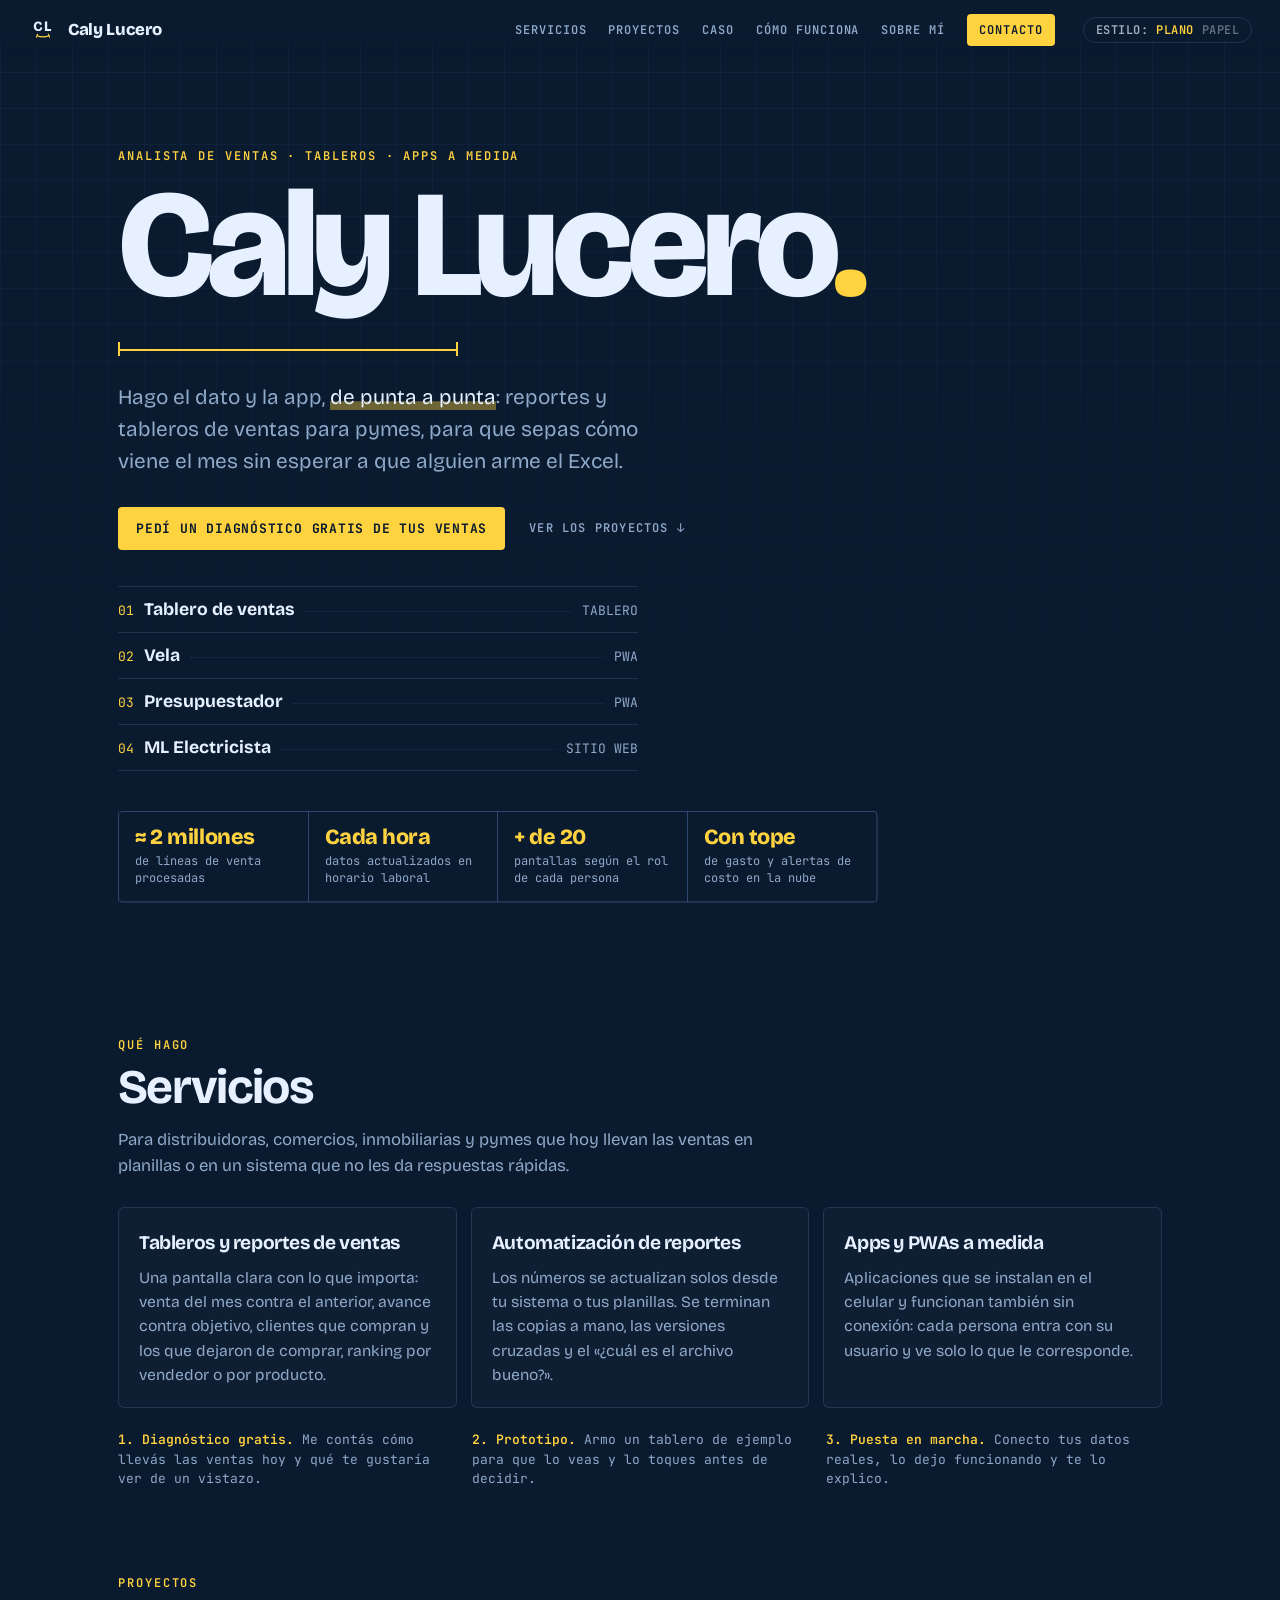
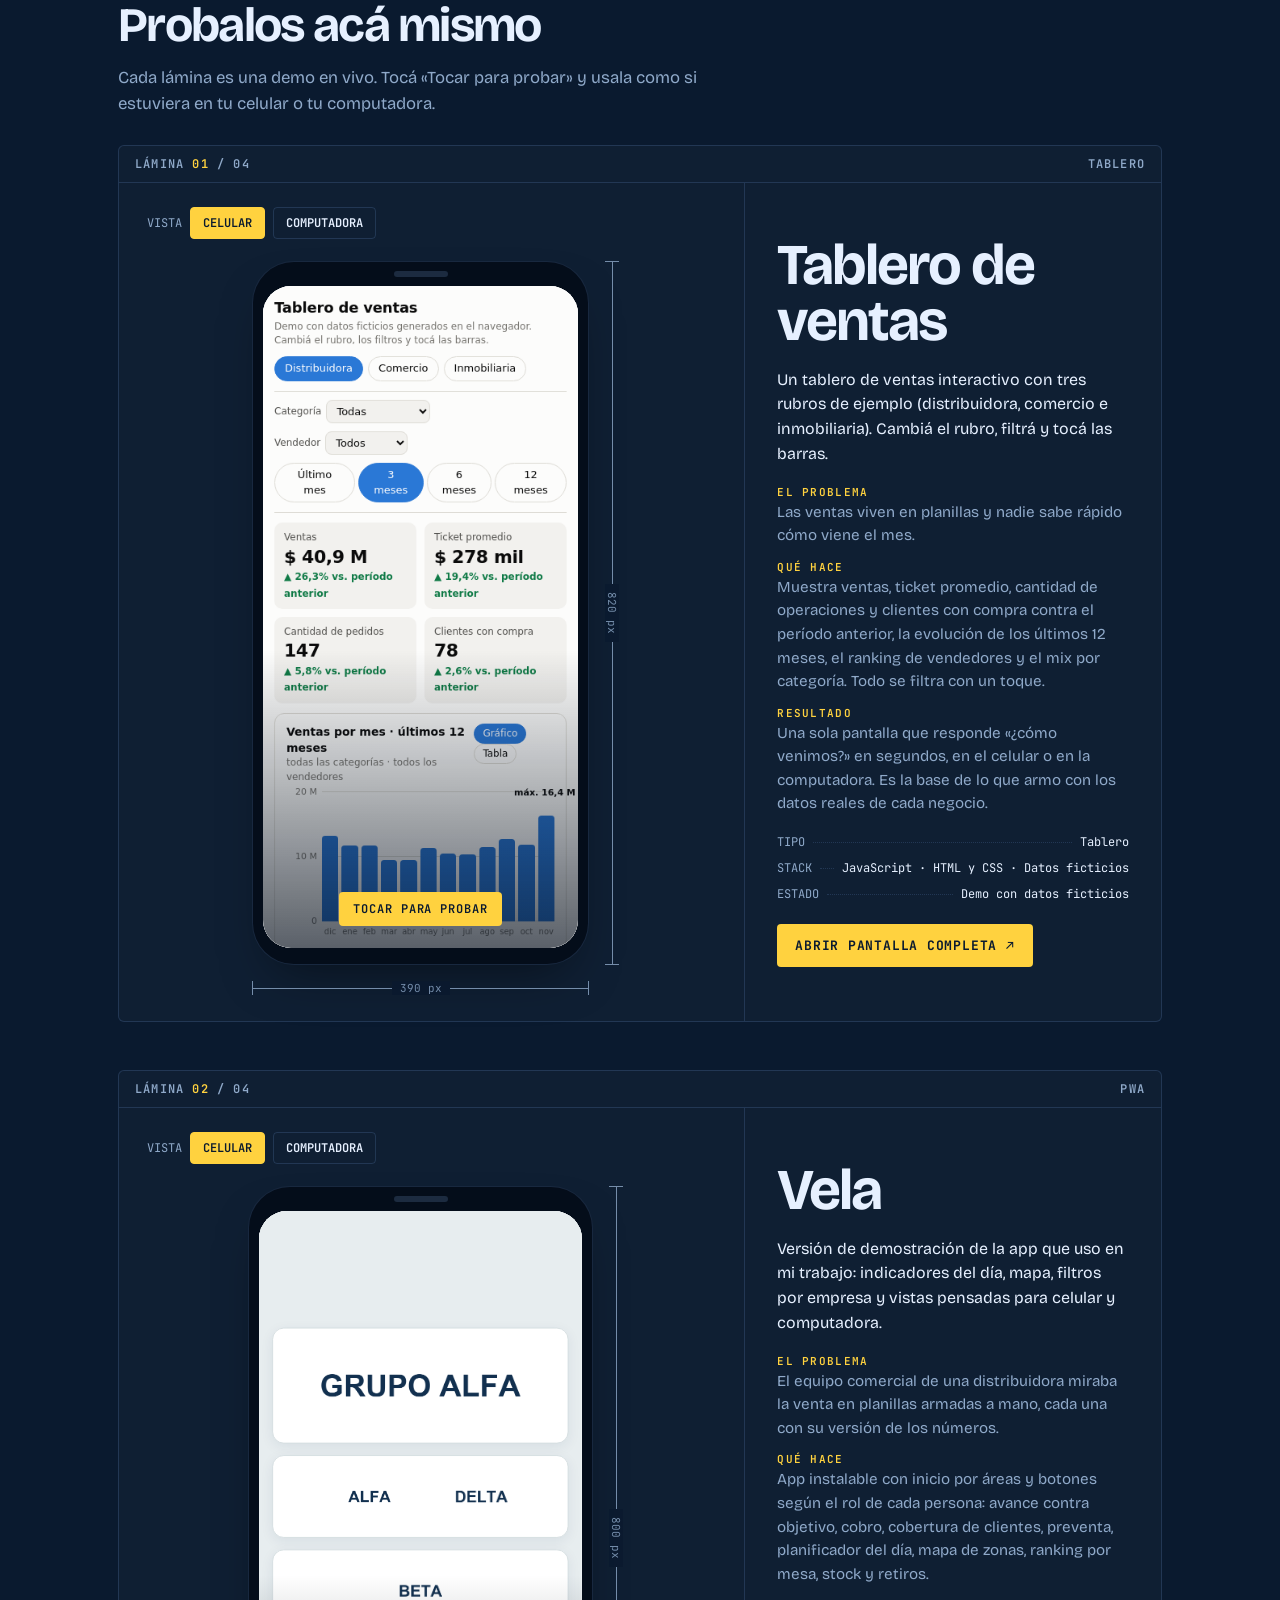
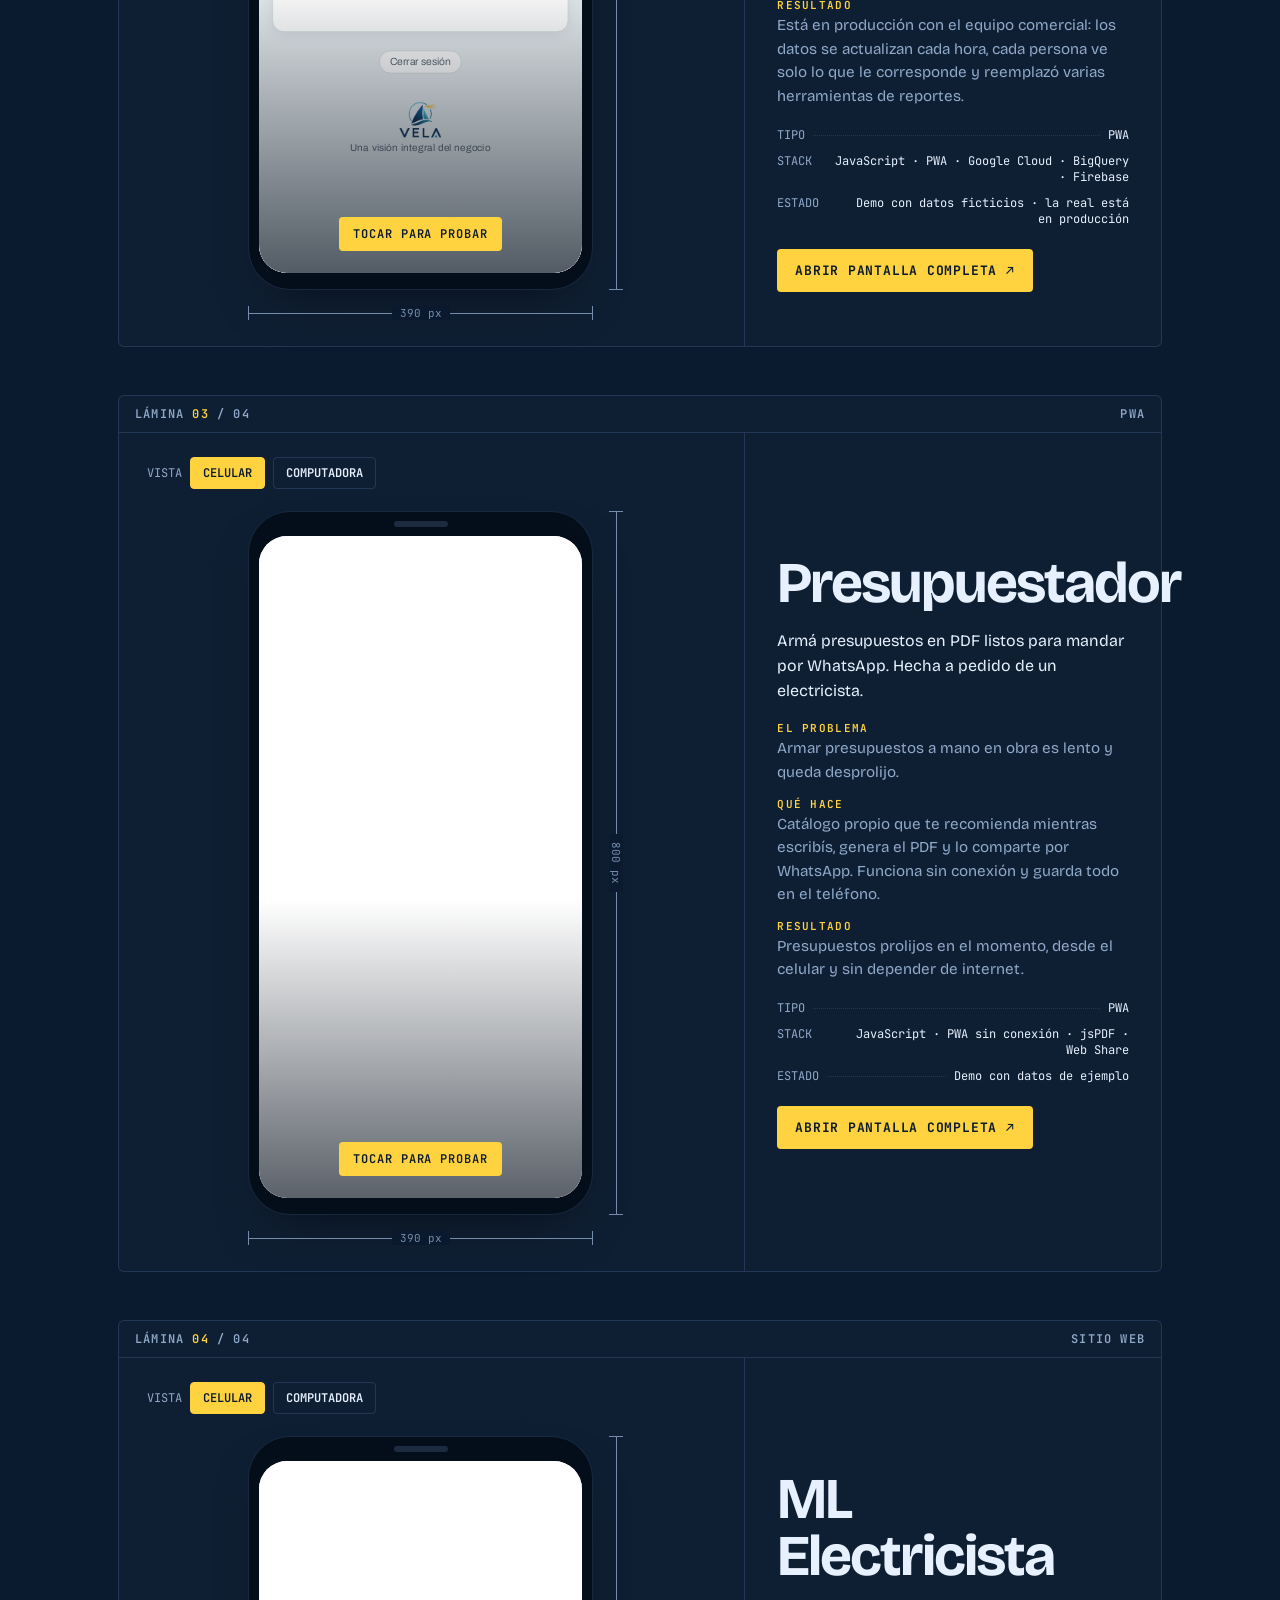
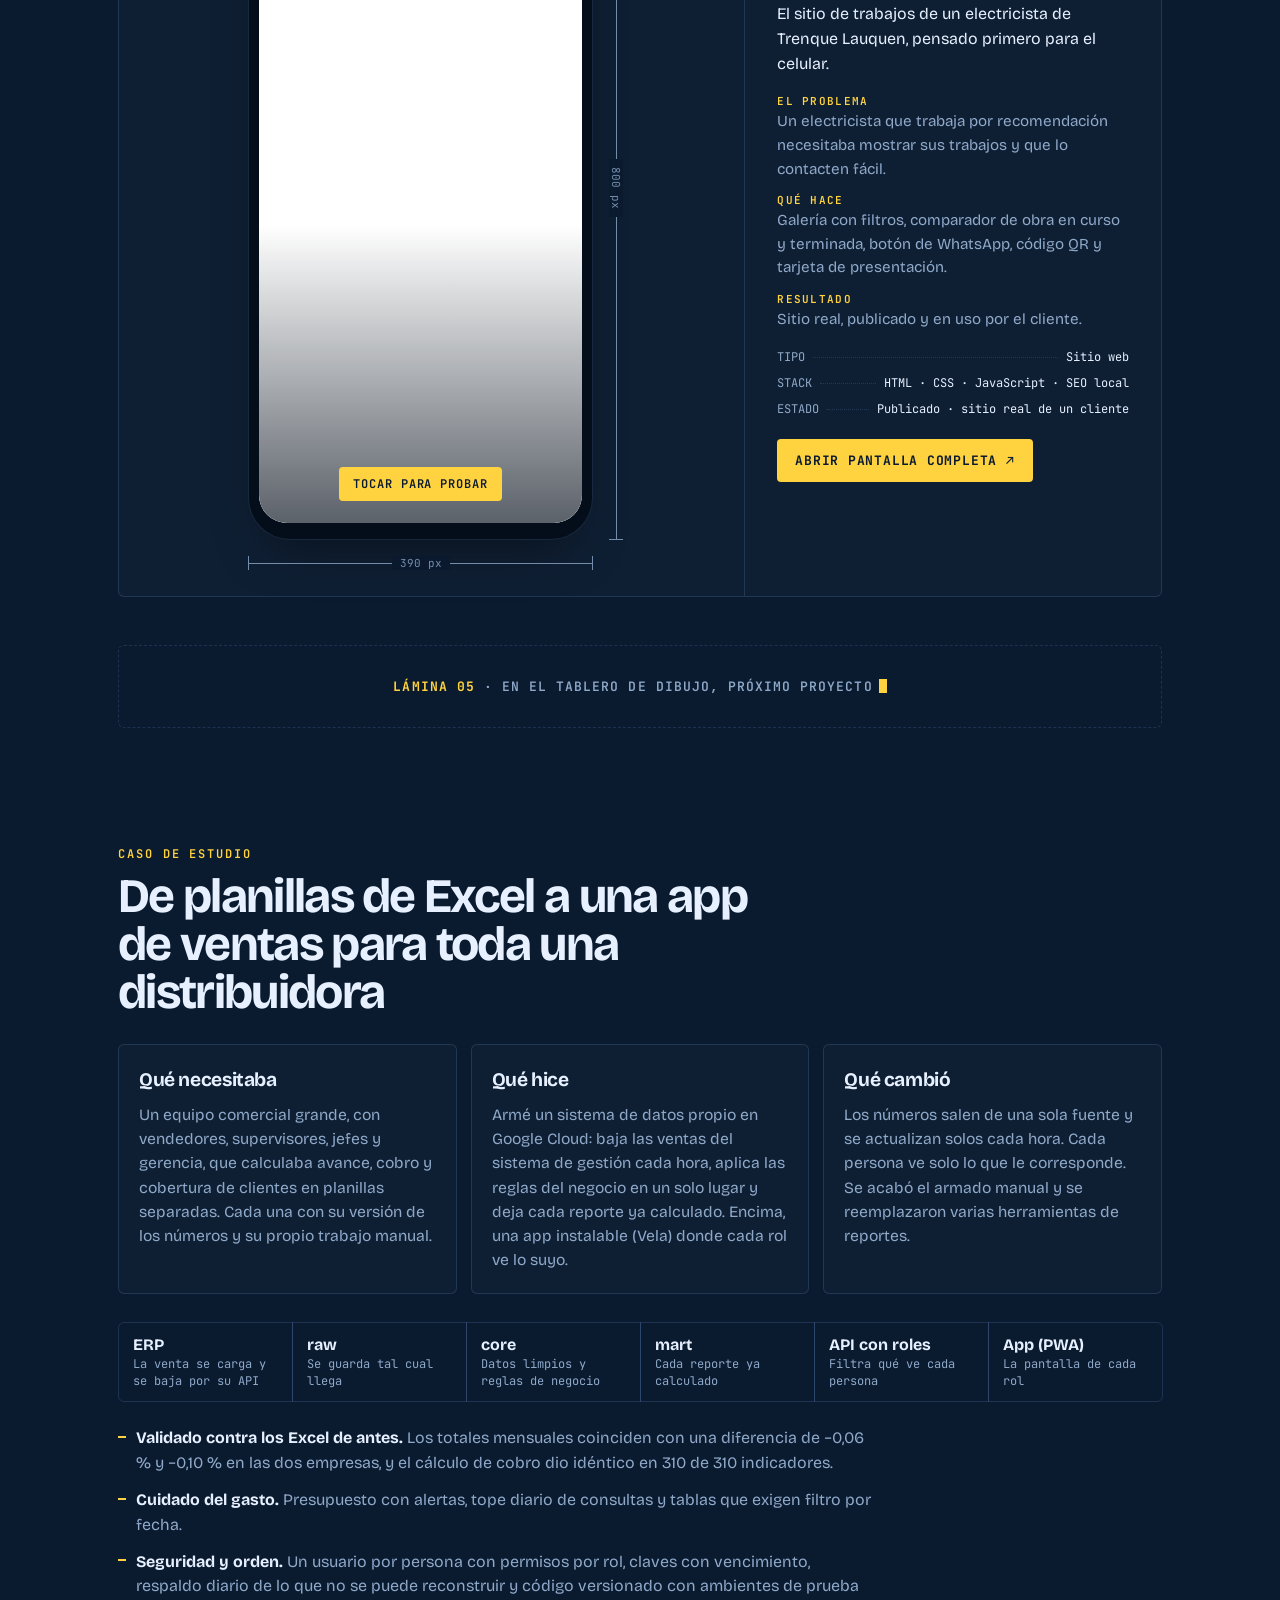
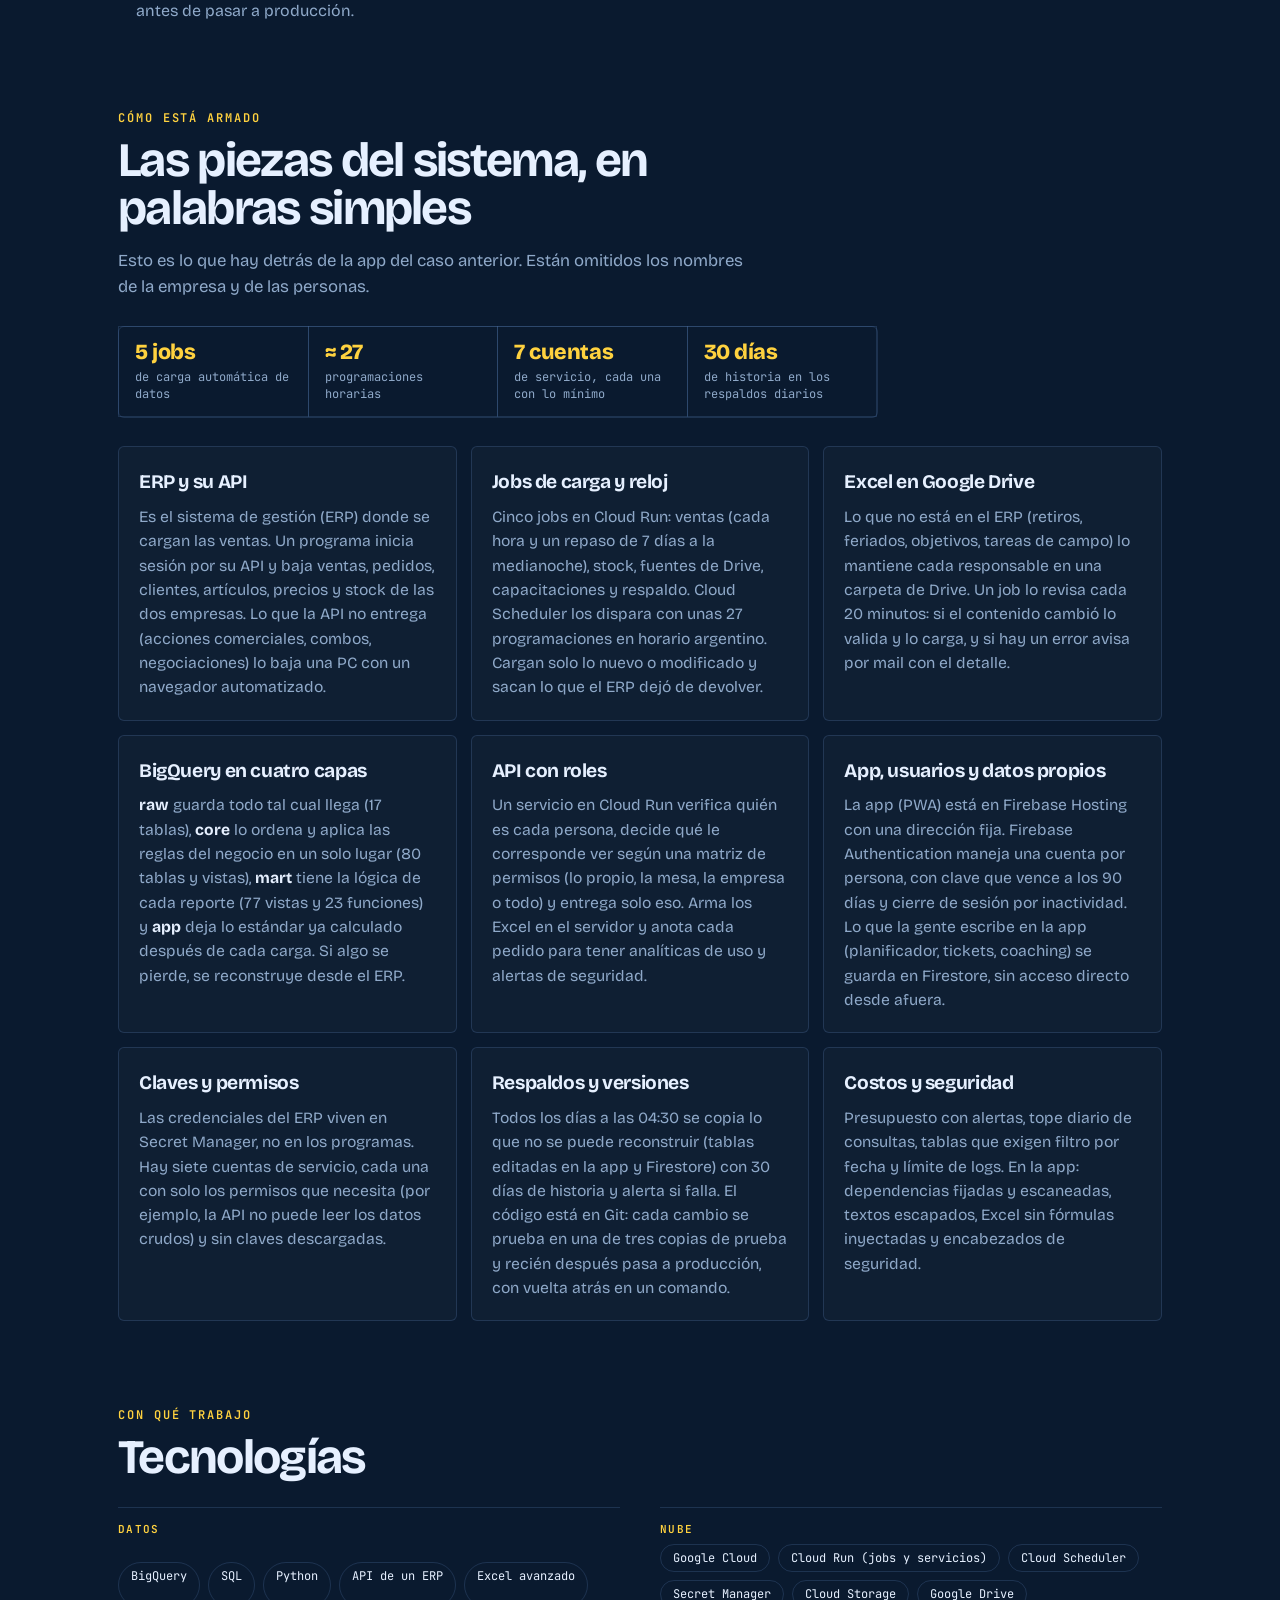
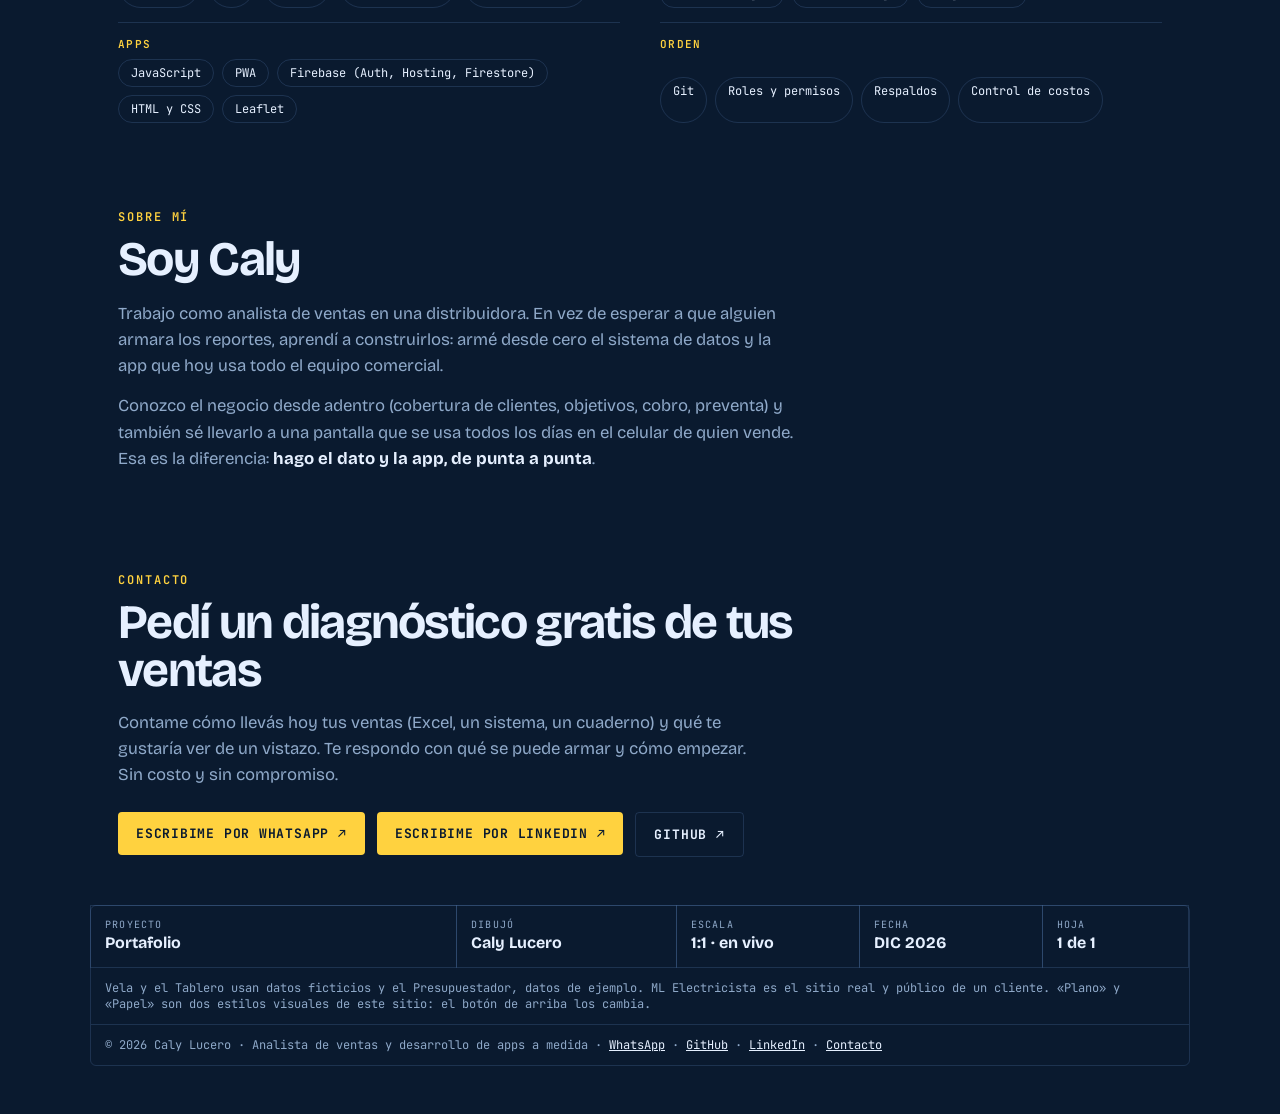
==== commit b8746ec0: "Portafolio: servicios, caso de estudio, piezas del sistema y contacto - Portada con propuesta de val" ====
--- a/index.html
+++ b/index.html
@@ -3,16 +3,16 @@
 <head>
 <meta charset="utf-8">
 <meta name="viewport" content="width=device-width,initial-scale=1">
-<title>Caly Lucero · Portafolio</title>
-<meta name="description" content="Software a medida: apps web, PWAs y prototipos que podés probar en vivo.">
+<title>Caly Lucero · Reportes de ventas y apps a medida</title>
+<meta name="description" content="Analista de ventas que también programa: tableros y reportes de ventas para pymes, automatización de reportes y apps a medida. Hago el dato y la app, de punta a punta.">
 <meta name="theme-color" content="#0a1a2f">
 <link rel="canonical" href="https://caly-lucero.github.io/portafolio/">
 <meta property="og:type" content="website">
 <meta property="og:locale" content="es_AR">
 <meta property="og:site_name" content="Caly Lucero">
 <meta property="og:url" content="https://caly-lucero.github.io/portafolio/">
-<meta property="og:title" content="Caly Lucero · Portafolio">
-<meta property="og:description" content="Software a medida: apps web, PWAs y prototipos que podés probar en vivo.">
+<meta property="og:title" content="Caly Lucero · Reportes de ventas y apps a medida">
+<meta property="og:description" content="Tableros y reportes de ventas para pymes, automatización de reportes y apps a medida. Pedí un diagnóstico gratis de tus ventas.">
 <meta property="og:image" content="https://caly-lucero.github.io/portafolio/assets/marca/og.png">
 <meta property="og:image:width" content="1200">
 <meta property="og:image:height" content="630">
@@ -23,7 +23,13 @@
 <link rel="preconnect" href="https://fonts.googleapis.com">
 <link rel="preconnect" href="https://fonts.gstatic.com" crossorigin>
 <link href="https://fonts.googleapis.com/css2?family=Bricolage+Grotesque:opsz,wght@12..96,500..800&family=JetBrains+Mono:wght@400;600&display=swap" rel="stylesheet">
-<link rel="stylesheet" href="assets/style.css?v=3">
+<link rel="stylesheet" href="assets/style.css?v=6">
+<script type="application/ld+json">
+{ "@context": "https://schema.org", "@type": "Person", "name": "Caly Lucero",
+  "jobTitle": "Analista de ventas y desarrollo de software a medida",
+  "url": "https://caly-lucero.github.io/portafolio/",
+  "sameAs": ["https://github.com/caly-lucero", "https://www.linkedin.com/in/claudio-lucero-14a63110b"] }
+</script>
 <script>
   document.documentElement.classList.add("js");
   try { var t = localStorage.getItem("tema"); if (t === "plano" || t === "papel") document.documentElement.dataset.tema = t; } catch (e) {}
@@ -35,32 +41,208 @@
     <img src="assets/marca/monograma.svg" width="30" height="30" alt="">
     <span>Caly Lucero</span>
   </a>
-  <button class="tema-btn" id="tema" type="button" aria-label="Cambiar entre plano y papel">
-    <span class="tema-on">Plano</span><span class="tema-off">Papel</span>
+  <div class="menu">
+    <a href="#servicios">Servicios</a>
+    <a href="#laminas">Proyectos</a>
+    <a href="#caso">Caso</a>
+    <a href="#piezas">Cómo funciona</a>
+    <a href="#sobre-mi">Sobre mí</a>
+    <a class="menu-cta" href="#contacto">Contacto</a>
+  </div>
+  <button class="tema-btn" id="tema" type="button" aria-label="Cambiar el estilo visual del sitio entre Plano (oscuro) y Papel (claro)" title="Estilo visual del sitio: Plano (oscuro) o Papel (claro)">
+    <span class="tema-lbl">Estilo</span><span class="tema-on">Plano</span><span class="tema-off">Papel</span>
   </button>
 </nav>
 
 <header class="hero" id="top">
-  <p class="eyebrow">Portafolio</p>
+  <p class="eyebrow">Analista de ventas · Tableros · Apps a medida</p>
   <h1>Caly Lucero<span class="punto">.</span></h1>
   <div class="cota" aria-hidden="true"></div>
-  <p class="lead">Software a medida. Apps web, PWAs y prototipos que podés <mark>tocar y probar</mark> acá mismo, sin instalar nada.</p>
+  <p class="lead">Hago el dato y la app, <span class="resalta">de punta a punta</span>: reportes y tableros de ventas para pymes, para que sepas cómo viene el mes sin esperar a que alguien arme el Excel.</p>
+  <div class="acciones">
+    <a class="btn" href="#contacto">Pedí un diagnóstico gratis de tus ventas</a>
+    <a class="cue" href="#laminas">Ver los proyectos <span aria-hidden="true">↓</span></a>
+  </div>
   <ol class="indice" id="indice" aria-label="Índice de proyectos"></ol>
-  <a class="cue" href="#laminas">Ver los proyectos <span aria-hidden="true">↓</span></a>
+  <ul class="cifras" aria-label="El sistema de ventas que armé en mi trabajo, en números">
+    <li><strong>≈ 2 millones</strong><span>de líneas de venta procesadas</span></li>
+    <li><strong>Cada hora</strong><span>datos actualizados en horario laboral</span></li>
+    <li><strong>+ de 20</strong><span>pantallas según el rol de cada persona</span></li>
+    <li><strong>Con tope</strong><span>de gasto y alertas de costo en la nube</span></li>
+  </ul>
 </header>
 
-<main id="laminas"></main>
+<section class="seccion" id="servicios" aria-labelledby="h-servicios">
+  <p class="eyebrow">Qué hago</p>
+  <h2 id="h-servicios">Servicios</h2>
+  <p class="intro">Para distribuidoras, comercios, inmobiliarias y pymes que hoy llevan las ventas en planillas o en un sistema que no les da respuestas rápidas.</p>
+  <div class="tarjetas">
+    <article class="tarjeta">
+      <h3>Tableros y reportes de ventas</h3>
+      <p>Una pantalla clara con lo que importa: venta del mes contra el anterior, avance contra objetivo, clientes que compran y los que dejaron de comprar, ranking por vendedor o por producto.</p>
+    </article>
+    <article class="tarjeta">
+      <h3>Automatización de reportes</h3>
+      <p>Los números se actualizan solos desde tu sistema o tus planillas. Se terminan las copias a mano, las versiones cruzadas y el «¿cuál es el archivo bueno?».</p>
+    </article>
+    <article class="tarjeta">
+      <h3>Apps y PWAs a medida</h3>
+      <p>Aplicaciones que se instalan en el celular y funcionan también sin conexión: cada persona entra con su usuario y ve solo lo que le corresponde.</p>
+    </article>
+  </div>
+  <ol class="pasos" aria-label="Cómo empezamos">
+    <li><b>1. Diagnóstico gratis.</b> Me contás cómo llevás las ventas hoy y qué te gustaría ver de un vistazo.</li>
+    <li><b>2. Prototipo.</b> Armo un tablero de ejemplo para que lo veas y lo toques antes de decidir.</li>
+    <li><b>3. Puesta en marcha.</b> Conecto tus datos reales, lo dejo funcionando y te lo explico.</li>
+  </ol>
+</section>
+
+<section class="seccion" id="proyectos" aria-labelledby="h-proyectos">
+  <p class="eyebrow">Proyectos</p>
+  <h2 id="h-proyectos">Probalos acá mismo</h2>
+  <p class="intro">Cada lámina es una demo en vivo. Tocá «Tocar para probar» y usala como si estuviera en tu celular o tu computadora.</p>
+</section>
+
+<main id="laminas">
+  <noscript>
+    <article class="lamina in">
+      <div class="spec">
+        <h2>Proyectos (para verlos en vivo se necesita JavaScript)</h2>
+        <p><b>Tablero de ventas.</b> Tablero interactivo con datos ficticios de tres rubros. <a href="demos/tablero/">Abrir</a></p>
+        <p><b>Vela.</b> App de indicadores comerciales por rol, instalable en el celular. <a href="demos/vela/">Abrir demo</a></p>
+        <p><b>Presupuestador.</b> Presupuestos en PDF para compartir por WhatsApp, sin conexión. <a href="https://caly-lucero.github.io/presupuestos/?demo=1">Abrir demo</a></p>
+        <p><b>ML Electricista.</b> Sitio de trabajos de un electricista, pensado para el celular. <a href="https://caly-lucero.github.io/MLelectricista/">Abrir sitio</a></p>
+      </div>
+    </article>
+  </noscript>
+</main>
+
+<section class="seccion" id="caso" aria-labelledby="h-caso">
+  <p class="eyebrow">Caso de estudio</p>
+  <h2 id="h-caso">De planillas de Excel a una app de ventas para toda una distribuidora</h2>
+  <div class="tarjetas tres">
+    <article class="tarjeta">
+      <h3>Qué necesitaba</h3>
+      <p>Un equipo comercial grande, con vendedores, supervisores, jefes y gerencia, que calculaba avance, cobro y cobertura de clientes en planillas separadas. Cada una con su versión de los números y su propio trabajo manual.</p>
+    </article>
+    <article class="tarjeta">
+      <h3>Qué hice</h3>
+      <p>Armé un sistema de datos propio en Google Cloud: baja las ventas del sistema de gestión cada hora, aplica las reglas del negocio en un solo lugar y deja cada reporte ya calculado. Encima, una app instalable (Vela) donde cada rol ve lo suyo.</p>
+    </article>
+    <article class="tarjeta">
+      <h3>Qué cambió</h3>
+      <p>Los números salen de una sola fuente y se actualizan solos cada hora. Cada persona ve solo lo que le corresponde. Se acabó el armado manual y se reemplazaron varias herramientas de reportes.</p>
+    </article>
+  </div>
+
+  <ol class="flujo" aria-label="Cómo viaja un dato, de la venta a la pantalla">
+    <li><b>ERP</b><span>La venta se carga y se baja por su API</span></li>
+    <li><b>raw</b><span>Se guarda tal cual llega</span></li>
+    <li><b>core</b><span>Datos limpios y reglas de negocio</span></li>
+    <li><b>mart</b><span>Cada reporte ya calculado</span></li>
+    <li><b>API con roles</b><span>Filtra qué ve cada persona</span></li>
+    <li><b>App (PWA)</b><span>La pantalla de cada rol</span></li>
+  </ol>
+
+  <ul class="chequeos">
+    <li><b>Validado contra los Excel de antes.</b> Los totales mensuales coinciden con una diferencia de −0,06 % y −0,10 % en las dos empresas, y el cálculo de cobro dio idéntico en 310 de 310 indicadores.</li>
+    <li><b>Cuidado del gasto.</b> Presupuesto con alertas, tope diario de consultas y tablas que exigen filtro por fecha.</li>
+    <li><b>Seguridad y orden.</b> Un usuario por persona con permisos por rol, claves con vencimiento, respaldo diario de lo que no se puede reconstruir y código versionado con ambientes de prueba antes de pasar a producción.</li>
+  </ul>
+</section>
+
+<section class="seccion" id="piezas" aria-labelledby="h-piezas">
+  <p class="eyebrow">Cómo está armado</p>
+  <h2 id="h-piezas">Las piezas del sistema, en palabras simples</h2>
+  <p class="intro">Esto es lo que hay detrás de la app del caso anterior. Están omitidos los nombres de la empresa y de las personas.</p>
+  <ul class="cifras" aria-label="El sistema en números">
+    <li><strong>5 jobs</strong><span>de carga automática de datos</span></li>
+    <li><strong>≈ 27</strong><span>programaciones horarias</span></li>
+    <li><strong>7 cuentas</strong><span>de servicio, cada una con lo mínimo</span></li>
+    <li><strong>30 días</strong><span>de historia en los respaldos diarios</span></li>
+  </ul>
+  <div class="tarjetas piezas">
+    <article class="tarjeta">
+      <h3>ERP y su API</h3>
+      <p>Es el sistema de gestión (ERP) donde se cargan las ventas. Un programa inicia sesión por su API y baja ventas, pedidos, clientes, artículos, precios y stock de las dos empresas. Lo que la API no entrega (acciones comerciales, combos, negociaciones) lo baja una PC con un navegador automatizado.</p>
+    </article>
+    <article class="tarjeta">
+      <h3>Jobs de carga y reloj</h3>
+      <p>Cinco jobs en Cloud Run: ventas (cada hora y un repaso de 7 días a la medianoche), stock, fuentes de Drive, capacitaciones y respaldo. Cloud Scheduler los dispara con unas 27 programaciones en horario argentino. Cargan solo lo nuevo o modificado y sacan lo que el ERP dejó de devolver.</p>
+    </article>
+    <article class="tarjeta">
+      <h3>Excel en Google Drive</h3>
+      <p>Lo que no está en el ERP (retiros, feriados, objetivos, tareas de campo) lo mantiene cada responsable en una carpeta de Drive. Un job lo revisa cada 20 minutos: si el contenido cambió lo valida y lo carga, y si hay un error avisa por mail con el detalle.</p>
+    </article>
+    <article class="tarjeta">
+      <h3>BigQuery en cuatro capas</h3>
+      <p><b>raw</b> guarda todo tal cual llega (17 tablas), <b>core</b> lo ordena y aplica las reglas del negocio en un solo lugar (80 tablas y vistas), <b>mart</b> tiene la lógica de cada reporte (77 vistas y 23 funciones) y <b>app</b> deja lo estándar ya calculado después de cada carga. Si algo se pierde, se reconstruye desde el ERP.</p>
+    </article>
+    <article class="tarjeta">
+      <h3>API con roles</h3>
+      <p>Un servicio en Cloud Run verifica quién es cada persona, decide qué le corresponde ver según una matriz de permisos (lo propio, la mesa, la empresa o todo) y entrega solo eso. Arma los Excel en el servidor y anota cada pedido para tener analíticas de uso y alertas de seguridad.</p>
+    </article>
+    <article class="tarjeta">
+      <h3>App, usuarios y datos propios</h3>
+      <p>La app (PWA) está en Firebase Hosting con una dirección fija. Firebase Authentication maneja una cuenta por persona, con clave que vence a los 90 días y cierre de sesión por inactividad. Lo que la gente escribe en la app (planificador, tickets, coaching) se guarda en Firestore, sin acceso directo desde afuera.</p>
+    </article>
+    <article class="tarjeta">
+      <h3>Claves y permisos</h3>
+      <p>Las credenciales del ERP viven en Secret Manager, no en los programas. Hay siete cuentas de servicio, cada una con solo los permisos que necesita (por ejemplo, la API no puede leer los datos crudos) y sin claves descargadas.</p>
+    </article>
+    <article class="tarjeta">
+      <h3>Respaldos y versiones</h3>
+      <p>Todos los días a las 04:30 se copia lo que no se puede reconstruir (tablas editadas en la app y Firestore) con 30 días de historia y alerta si falla. El código está en Git: cada cambio se prueba en una de tres copias de prueba y recién después pasa a producción, con vuelta atrás en un comando.</p>
+    </article>
+    <article class="tarjeta">
+      <h3>Costos y seguridad</h3>
+      <p>Presupuesto con alertas, tope diario de consultas, tablas que exigen filtro por fecha y límite de logs. En la app: dependencias fijadas y escaneadas, textos escapados, Excel sin fórmulas inyectadas y encabezados de seguridad.</p>
+    </article>
+  </div>
+</section>
+
+<section class="seccion" id="tecnologias" aria-labelledby="h-tec">
+  <p class="eyebrow">Con qué trabajo</p>
+  <h2 id="h-tec">Tecnologías</h2>
+  <dl class="tec">
+    <div><dt>Datos</dt><dd><span>BigQuery</span><span>SQL</span><span>Python</span><span>API de un ERP</span><span>Excel avanzado</span></dd></div>
+    <div><dt>Nube</dt><dd><span>Google Cloud</span><span>Cloud Run (jobs y servicios)</span><span>Cloud Scheduler</span><span>Secret Manager</span><span>Cloud Storage</span><span>Google Drive</span></dd></div>
+    <div><dt>Apps</dt><dd><span>JavaScript</span><span>PWA</span><span>Firebase (Auth, Hosting, Firestore)</span><span>HTML y CSS</span><span>Leaflet</span></dd></div>
+    <div><dt>Orden</dt><dd><span>Git</span><span>Roles y permisos</span><span>Respaldos</span><span>Control de costos</span></dd></div>
+  </dl>
+</section>
+
+<section class="seccion" id="sobre-mi" aria-labelledby="h-sobre">
+  <p class="eyebrow">Sobre mí</p>
+  <h2 id="h-sobre">Soy Caly</h2>
+  <div class="texto">
+    <p>Trabajo como analista de ventas en una distribuidora. En vez de esperar a que alguien armara los reportes, aprendí a construirlos: armé desde cero el sistema de datos y la app que hoy usa todo el equipo comercial.</p>
+    <p>Conozco el negocio desde adentro (cobertura de clientes, objetivos, cobro, preventa) y también sé llevarlo a una pantalla que se usa todos los días en el celular de quien vende. Esa es la diferencia: <b>hago el dato y la app, de punta a punta</b>.</p>
+  </div>
+</section>
+
+<section class="seccion contacto" id="contacto" aria-labelledby="h-contacto">
+  <p class="eyebrow">Contacto</p>
+  <h2 id="h-contacto">Pedí un diagnóstico gratis de tus ventas</h2>
+  <p class="intro">Contame cómo llevás hoy tus ventas (Excel, un sistema, un cuaderno) y qué te gustaría ver de un vistazo. Te respondo con qué se puede armar y cómo empezar. Sin costo y sin compromiso.</p>
+  <ul class="vias">
+    <li data-via="whatsapp"><a class="btn" href="https://wa.me/5491140838430?text=Hola%20Caly%2C%20vi%20tu%20portafolio%20y%20quiero%20pedir%20el%20diagn%C3%B3stico%20gratis%20de%20mis%20ventas." target="_blank" rel="noopener">Escribime por WhatsApp ↗</a></li>
+    <li data-via="linkedin"><a class="btn" href="https://www.linkedin.com/in/claudio-lucero-14a63110b" target="_blank" rel="noopener">Escribime por LinkedIn ↗</a></li>
+    <li><a class="btn sec" href="https://github.com/caly-lucero" target="_blank" rel="noopener">GitHub ↗</a></li>
+  </ul>
+</section>
 
 <footer class="titleblock" aria-label="Cajetín">
   <div class="tb-cell tb-wide"><small>Proyecto</small><strong>Portafolio</strong></div>
   <div class="tb-cell"><small>Dibujó</small><strong>Caly Lucero</strong></div>
   <div class="tb-cell"><small>Escala</small><strong>1:1 · en vivo</strong></div>
-  <div class="tb-cell"><small>Fecha</small><strong id="fecha">—</strong></div>
+  <div class="tb-cell"><small>Fecha</small><strong id="fecha">NOV 2026</strong></div>
   <div class="tb-cell"><small>Hoja</small><strong id="hoja">1 de 1</strong></div>
-  <p class="tb-note">Vela y el Presupuestador usan datos de ejemplo. ML Electricista es el sitio real y público de un cliente.</p>
+  <p class="tb-note">Vela y el Tablero usan datos ficticios y el Presupuestador, datos de ejemplo. ML Electricista es el sitio real y público de un cliente. «Plano» y «Papel» son dos estilos visuales de este sitio: el botón de arriba los cambia.</p>
+  <p class="tb-note tb-autor">© 2026 Caly Lucero · Analista de ventas y desarrollo de apps a medida · <a href="https://wa.me/5491140838430" rel="noopener">WhatsApp</a> · <a href="https://github.com/caly-lucero" rel="noopener">GitHub</a> · <a href="https://www.linkedin.com/in/claudio-lucero-14a63110b" rel="noopener">LinkedIn</a> · <a href="#contacto">Contacto</a></p>
 </footer>
 
-<script src="assets/proyectos.js?v=3"></script>
-<script src="assets/app.js?v=3"></script>
+<script src="assets/proyectos.js?v=6"></script>
+<script src="assets/app.js?v=6"></script>
 </body>
 </html>
--- a/assets/style.css
+++ b/assets/style.css
@@ -59,9 +59,21 @@
 .tema-btn span { opacity: .4; }
 :root[data-tema="plano"] .tema-on, :root[data-tema="papel"] .tema-off { opacity: 1; color: var(--accent); }
 .tema-btn:hover { border-color: var(--accent); }
+.tema-btn .tema-lbl { opacity: .7; }
+.tema-btn .tema-lbl::after { content: ":"; }
+.menu { display: flex; align-items: center; gap: 22px; font: 600 12px var(--mono); text-transform: uppercase; letter-spacing: .08em; margin-left: auto; margin-right: 16px; }
+.menu a { text-decoration: none; color: var(--muted); }
+.menu a:hover { color: var(--accent); }
+.menu .menu-cta { color: var(--accent-ink); background: var(--accent); padding: 8px 12px; border-radius: 4px; }
+.menu .menu-cta:hover { color: var(--accent-ink); filter: brightness(1.06); }
+@media (max-width: 899px) {
+  .menu { display: flex; gap: 0; margin-right: 10px; }
+  .menu a:not(.menu-cta) { display: none; }
+  .tema-lbl { display: none; }
+}
 
 /* ===== Portada ===== */
-.hero, main, .titleblock { position: relative; z-index: 1; max-width: 1100px; margin: 0 auto; padding-left: 16px; padding-right: 16px; }
+.hero, main, .titleblock, .seccion { position: relative; z-index: 1; max-width: 1100px; margin: 0 auto; padding-left: 16px; padding-right: 16px; }
 .hero { padding-top: 120px; padding-bottom: 56px; }
 .eyebrow { margin: 0 0 14px; font: 600 12px/1 var(--mono); letter-spacing: .16em; text-transform: uppercase; color: var(--accent); }
 h1 {
@@ -73,7 +85,7 @@
 .cota { position: relative; width: min(340px, 60%); height: 14px; margin: 26px 0 0; border-left: 2px solid var(--accent); border-right: 2px solid var(--accent); }
 .cota::before { content: ""; position: absolute; left: 0; right: 0; top: 50%; border-top: 2px solid var(--accent); }
 .lead { max-width: 540px; margin: 26px 0 0; font-size: clamp(1.05rem, 2.4vw, 1.3rem); color: var(--muted); }
-.lead mark { background: none; color: var(--ink); box-shadow: inset 0 -.42em 0 color-mix(in srgb, var(--accent) 40%, transparent); }
+.lead .resalta { color: var(--ink); box-shadow: inset 0 -.42em 0 color-mix(in srgb, var(--accent) 40%, transparent); }
 
 .indice { list-style: none; margin: 36px 0 0; padding: 0; max-width: 520px; font: 13px/1 var(--mono); }
 .indice a { display: flex; align-items: baseline; gap: 10px; padding: 12px 0; border-top: 1px solid var(--line2); text-decoration: none; }
@@ -83,7 +95,15 @@
 .indice .leader { flex: 1; border-bottom: 1px dotted var(--line2); transform: translateY(-3px); }
 .indice .k { color: var(--muted); text-transform: uppercase; }
 .indice a:hover .t { color: var(--accent); }
-.cue { display: inline-block; margin-top: 28px; font: 600 12px var(--mono); text-transform: uppercase; letter-spacing: .1em; text-decoration: none; color: var(--muted); }
+.acciones { display: flex; flex-wrap: wrap; align-items: center; gap: 14px 24px; margin-top: 28px; }
+.acciones .btn { margin: 0; }
+.btn.sec { background: transparent; color: var(--ink); border: 1px solid var(--line2); }
+.btn.sec:hover { border-color: var(--accent); color: var(--accent); filter: none; }
+.cifras { list-style: none; margin: 40px 0 0; padding: 0; display: grid; grid-template-columns: repeat(2, 1fr); gap: 0; border: 1px solid var(--line2); border-radius: 6px; max-width: 760px; }
+.cifras li { padding: 14px 16px; border: 1px solid var(--line2); margin: -1px 0 0 -1px; }
+.cifras strong { display: block; font: 800 1.35rem/1.1 var(--display); letter-spacing: -.02em; color: var(--accent); }
+.cifras span { display: block; margin-top: 4px; font: 12px/1.4 var(--mono); color: var(--muted); }
+.cue { display: inline-block; margin-top: 0; font: 600 12px var(--mono); text-transform: uppercase; letter-spacing: .1em; text-decoration: none; color: var(--muted); }
 .cue:hover { color: var(--accent); }
 
 /* ===== Láminas (cada proyecto) ===== */
@@ -161,6 +181,48 @@
 }
 .btn:hover { transform: translateY(-2px); filter: brightness(1.06); }
 
+.spec .resumen { color: var(--ink); }
+.ficha { display: grid; gap: 12px; }
+.ficha-item { font-size: .95rem; }
+.ficha-item b { display: block; margin-bottom: 2px; font: 600 11px var(--mono); text-transform: uppercase; letter-spacing: .12em; color: var(--accent); }
+
+/* ===== Secciones de texto ===== */
+.seccion { padding-top: 56px; padding-bottom: 8px; }
+.seccion h2 { margin: 0; font-size: clamp(1.9rem, 4.6vw, 3rem); line-height: 1; letter-spacing: -.035em; max-width: 22ch; }
+.seccion .eyebrow { margin-bottom: 12px; }
+.seccion .intro { max-width: 640px; margin: 16px 0 0; color: var(--muted); font-size: 1.05rem; }
+#proyectos { padding-bottom: 28px; }
+.tarjetas { display: grid; grid-template-columns: 1fr; gap: 14px; margin-top: 28px; }
+.tarjeta { border: 1px solid var(--line2); border-radius: 6px; padding: 20px; background: color-mix(in srgb, var(--ink) 2.5%, transparent); }
+.tarjeta h3 { margin: 0 0 8px; font-size: 1.2rem; letter-spacing: -.02em; }
+.tarjeta p { margin: 0; color: var(--muted); font-size: .98rem; }
+.piezas .tarjeta p b { color: var(--ink); }
+.seccion .cifras { margin-top: 26px; }
+.pasos { list-style: none; margin: 22px 0 0; padding: 0; display: grid; gap: 10px; font: 13px/1.5 var(--mono); color: var(--muted); }
+.pasos b { color: var(--accent); font-weight: 600; }
+.flujo { list-style: none; margin: 28px 0 0; padding: 0; display: grid; grid-template-columns: 1fr; gap: 0; counter-reset: paso; }
+.flujo li { position: relative; padding: 12px 14px 12px 14px; border: 1px solid var(--line2); margin-top: -1px; display: flex; flex-direction: column; gap: 2px; }
+.flujo li:first-child { border-radius: 6px 6px 0 0; } .flujo li:last-child { border-radius: 0 0 6px 6px; }
+.flujo b { font: 700 1rem var(--display); }
+.flujo span { font: 12px/1.4 var(--mono); color: var(--muted); }
+.chequeos { list-style: none; margin: 24px 0 0; padding: 0; display: grid; gap: 12px; color: var(--muted); }
+.chequeos li { padding-left: 18px; position: relative; max-width: 760px; }
+.chequeos li::before { content: ""; position: absolute; left: 0; top: .62em; width: 8px; height: 2px; background: var(--accent); }
+.chequeos b { color: var(--ink); }
+.tec { margin: 26px 0 0; display: grid; gap: 14px; }
+.tec > div { display: grid; gap: 8px; padding-top: 14px; border-top: 1px solid var(--line2); }
+.tec dt { font: 600 11px var(--mono); text-transform: uppercase; letter-spacing: .12em; color: var(--accent); }
+.tec dd { margin: 0; display: flex; flex-wrap: wrap; gap: 8px; }
+.tec dd span { font: 12px var(--mono); border: 1px solid var(--line2); border-radius: 999px; padding: 5px 12px; }
+.texto { max-width: 680px; margin-top: 18px; color: var(--muted); font-size: 1.05rem; }
+.texto p { margin: 0 0 14px; }
+.texto b { color: var(--ink); }
+.contacto { padding-bottom: 8px; }
+.vias { list-style: none; margin: 24px 0 0; padding: 0; display: flex; flex-wrap: wrap; gap: 12px; }
+.vias .btn { display: inline-block; margin: 0; }
+.tb-autor { border-top: 1px solid var(--line2); }
+.tb-autor a { color: var(--ink); }
+
 .pronto { border: 1px dashed var(--line2); border-radius: 6px; padding: 32px 20px; text-align: center; color: var(--muted); font: 600 13px var(--mono); letter-spacing: .08em; text-transform: uppercase; }
 .pronto b { color: var(--accent); }
 .pronto i { display: inline-block; width: 8px; height: 14px; background: var(--accent); margin-left: 6px; vertical-align: -2px; animation: blink 1s steps(2) infinite; }
@@ -177,8 +239,17 @@
 /* ===== Pantallas grandes ===== */
 @media (min-width: 900px) {
   .topbar { padding: 14px 28px; }
-  .hero, main { padding-left: 28px; padding-right: 28px; }
+  .hero, main, .seccion { padding-left: 28px; padding-right: 28px; }
   .hero { padding-top: 150px; }
+  .seccion { padding-top: 80px; }
+  #proyectos { padding-bottom: 28px; }
+  .tarjetas { grid-template-columns: repeat(3, 1fr); }
+  .cifras { grid-template-columns: repeat(4, 1fr); }
+  .pasos { grid-template-columns: repeat(3, 1fr); gap: 18px; }
+  .flujo { grid-template-columns: repeat(6, 1fr); }
+  .flujo li { margin: 0 -1px 0 0; border-radius: 0; }
+  .flujo li:first-child { border-radius: 6px 0 0 6px; } .flujo li:last-child { border-radius: 0 6px 6px 0; }
+  .tec { grid-template-columns: repeat(2, 1fr); gap: 14px 40px; }
   .lamina-body { grid-template-columns: minmax(0, 1.5fr) minmax(280px, 1fr); }
   .stage { padding: 24px 50px 56px 28px; }
   .spec { border-top: 0; border-left: 1px solid var(--line2); padding: 36px 32px; justify-content: center; }
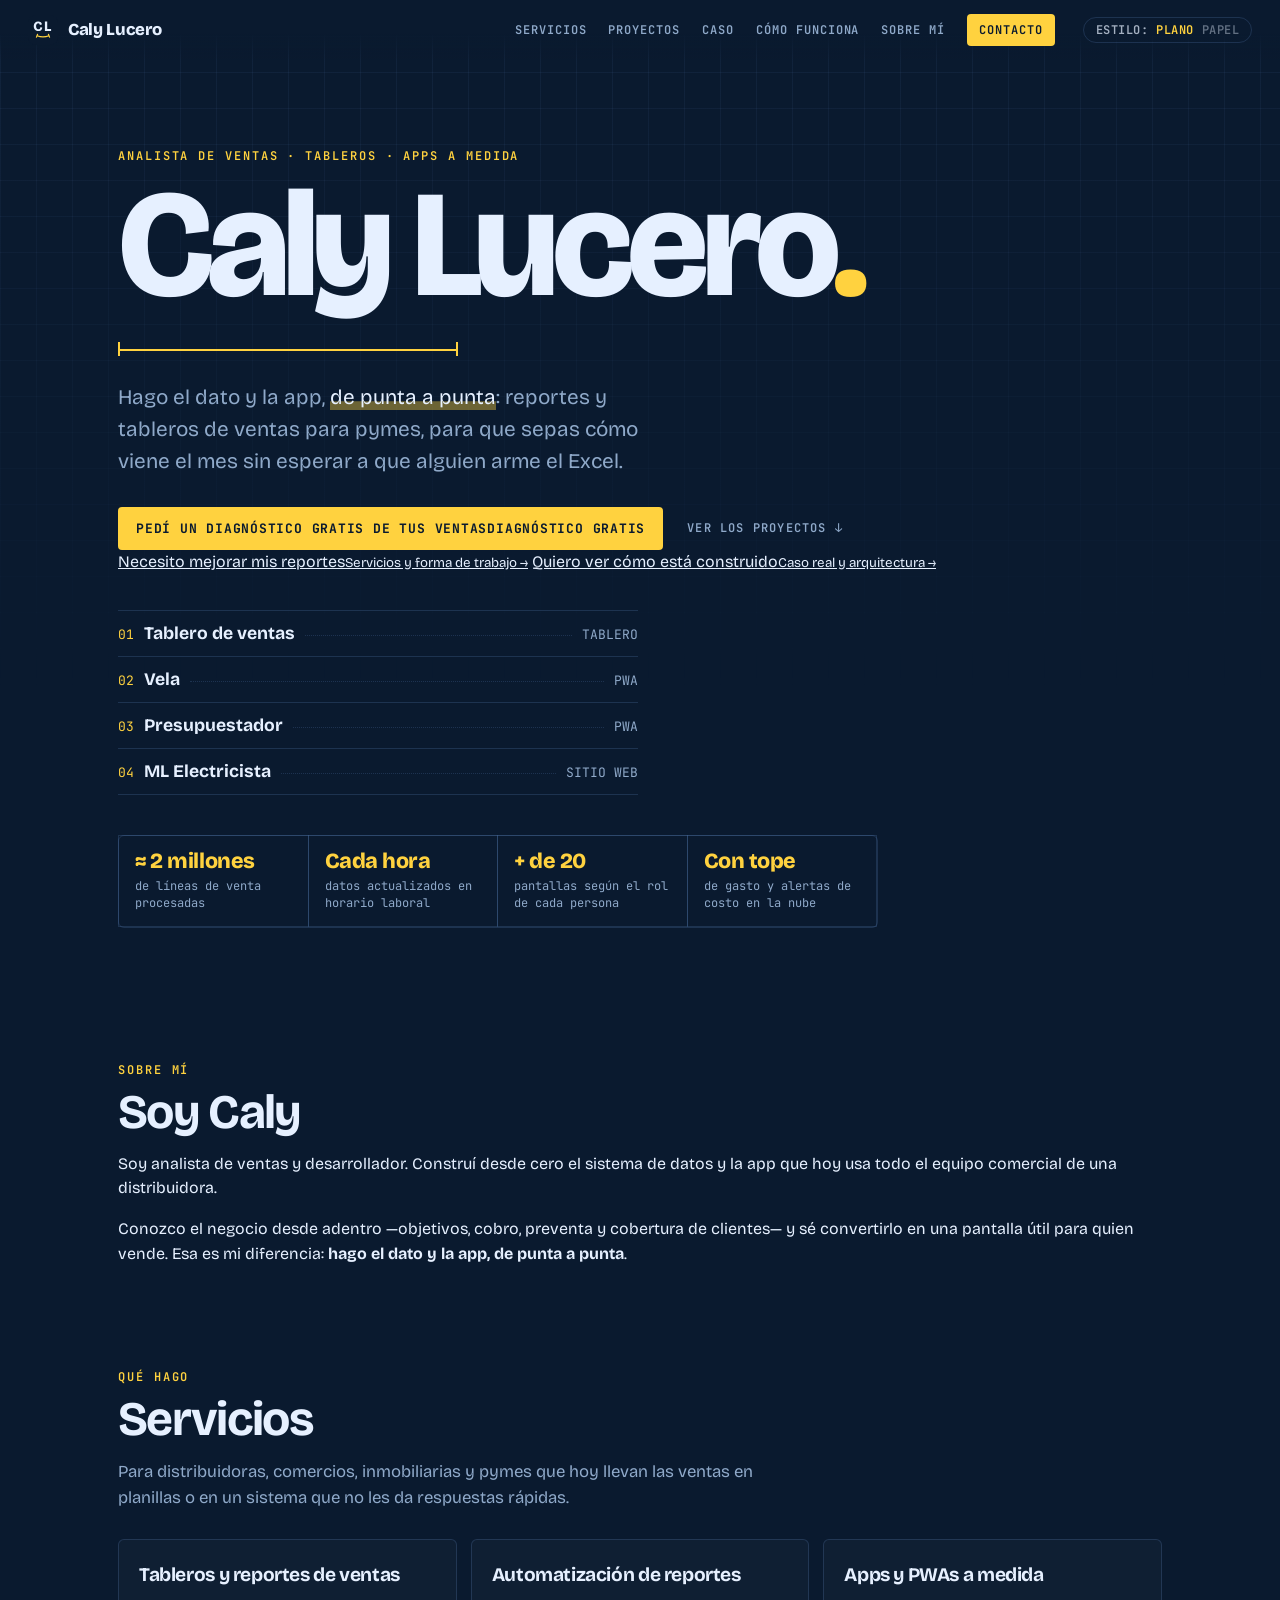
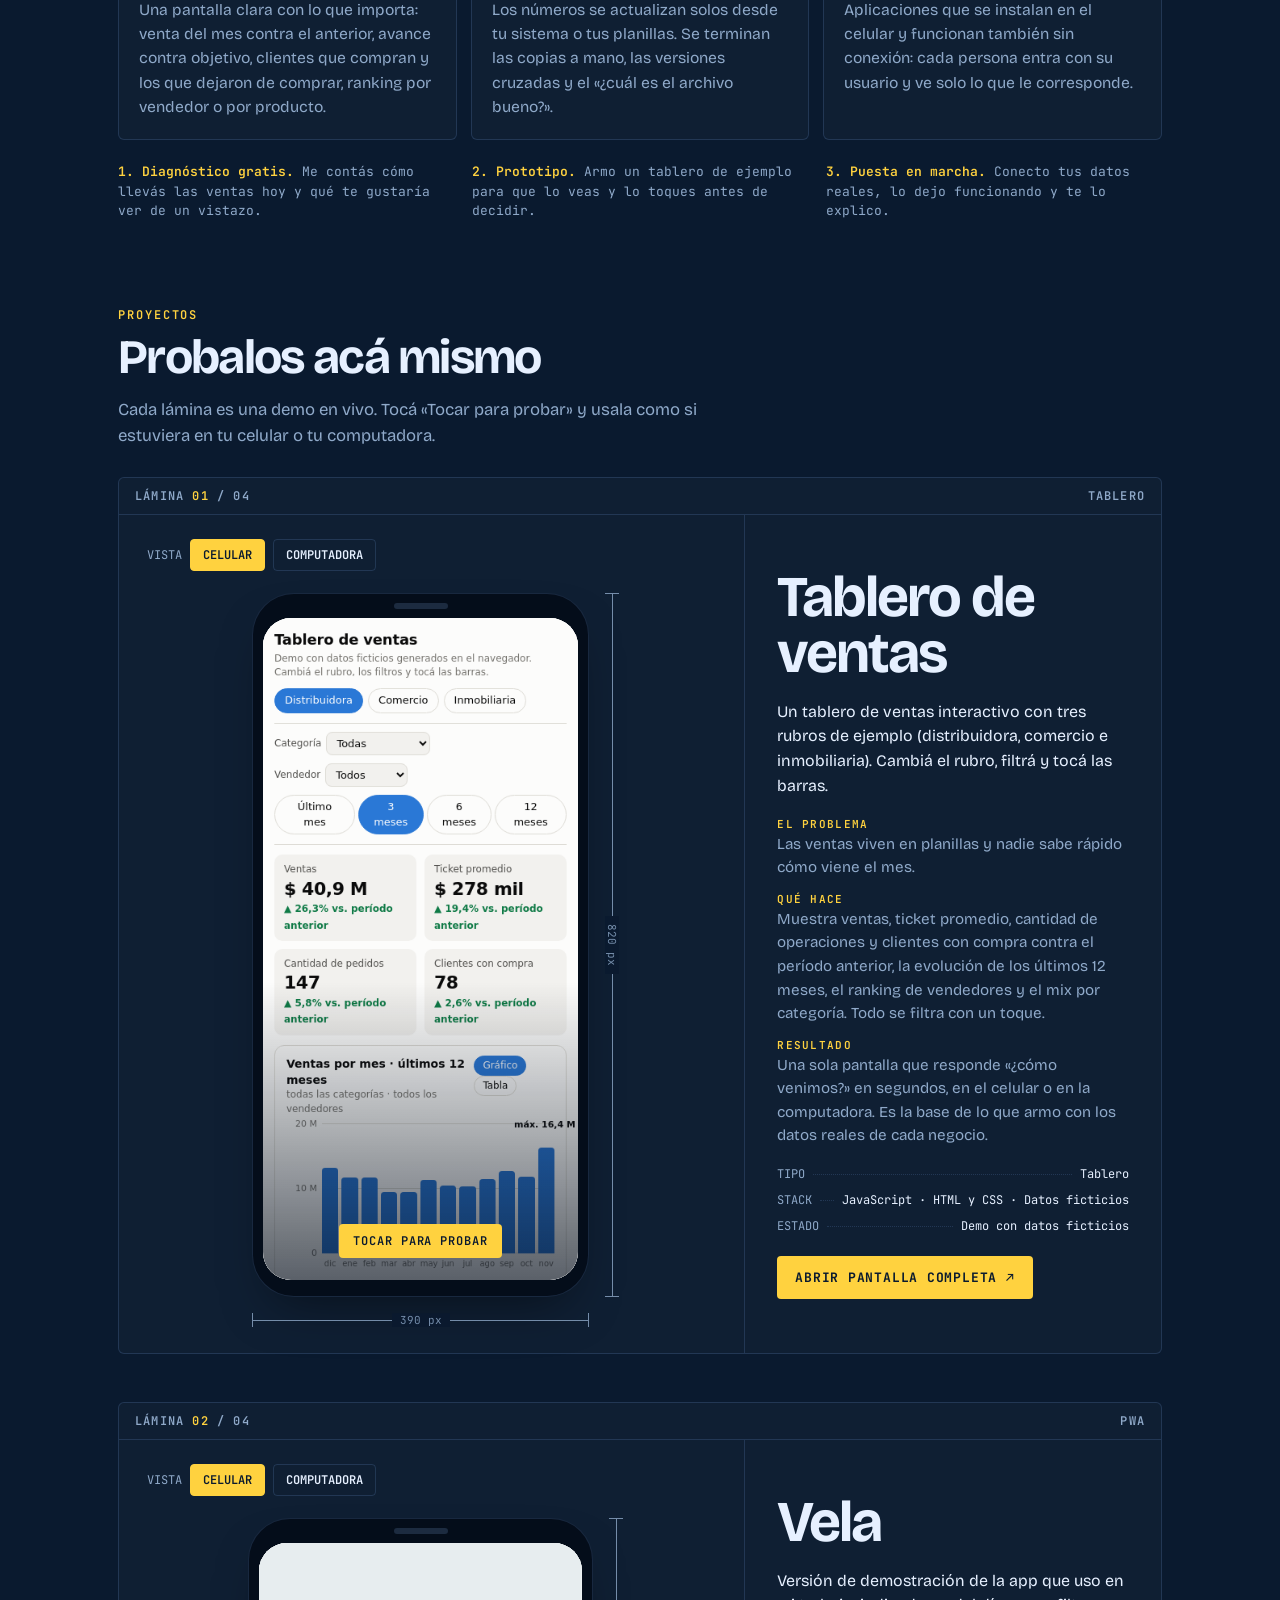
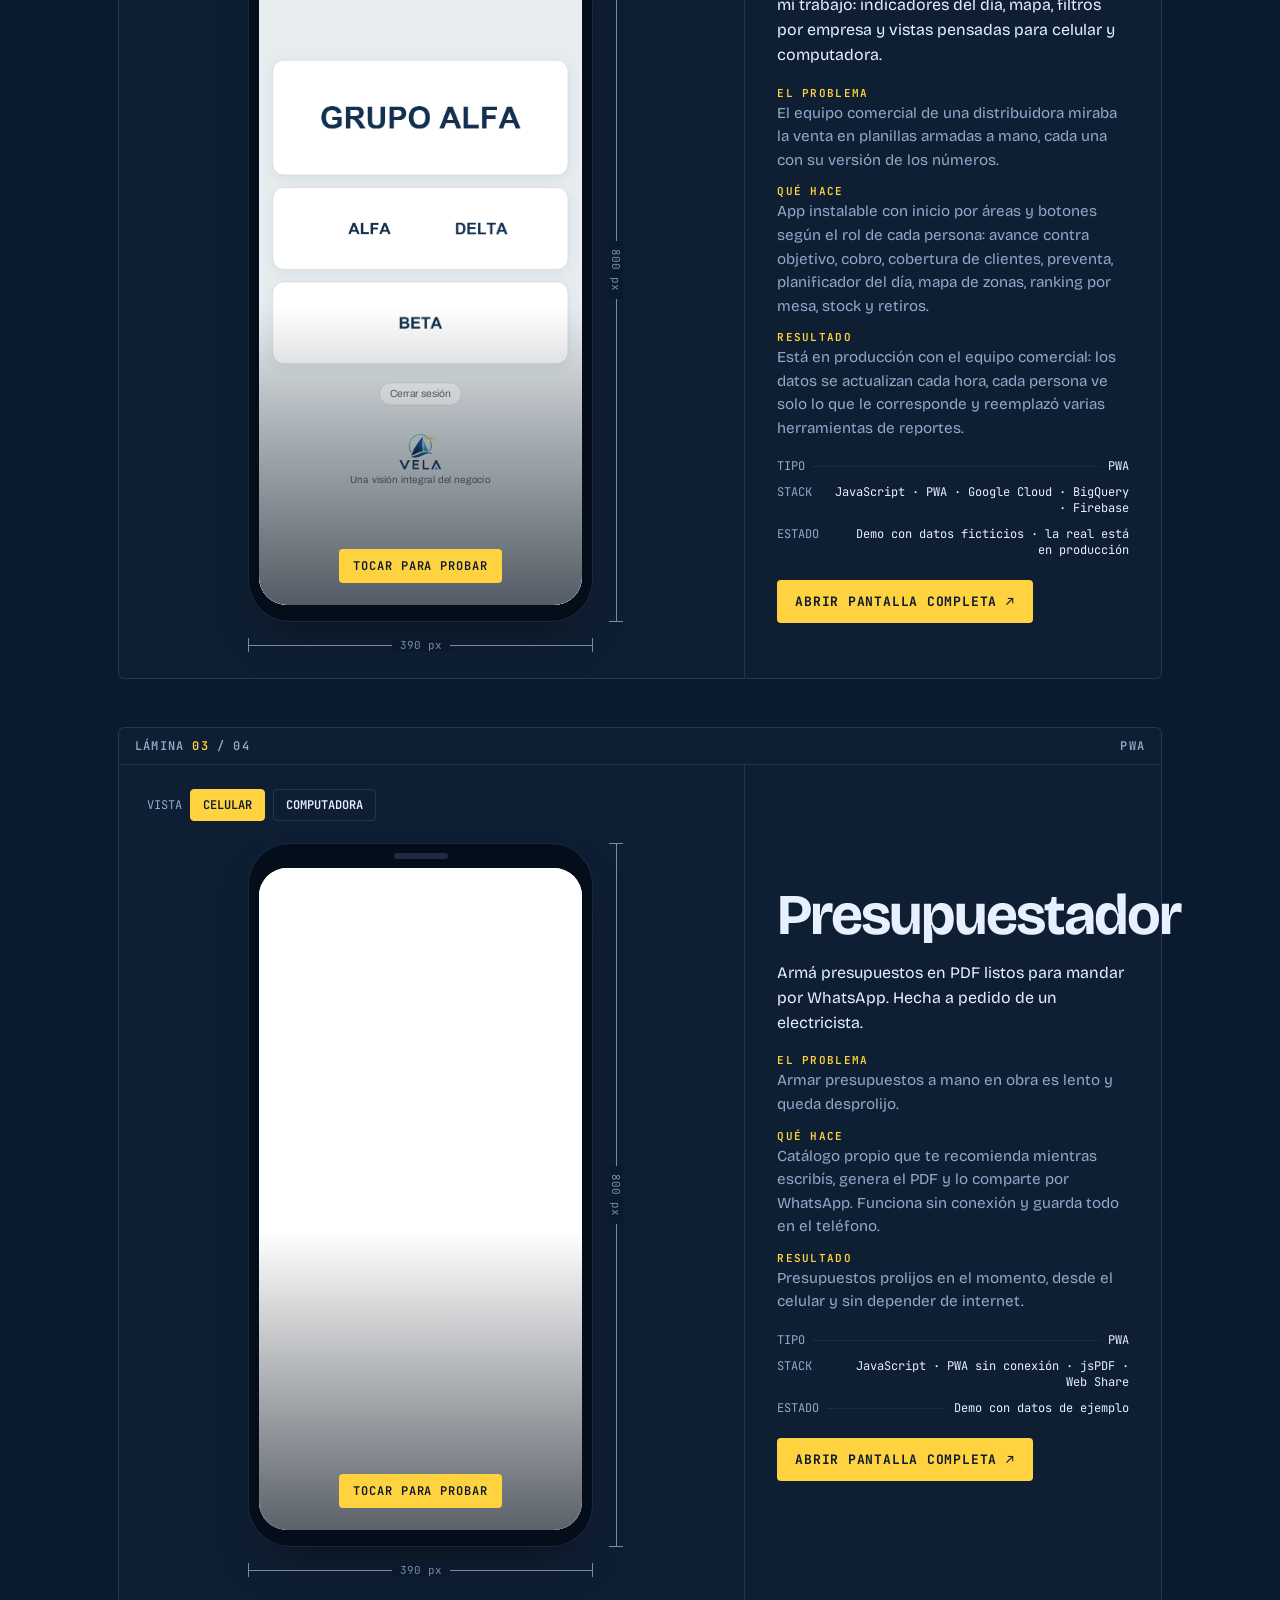
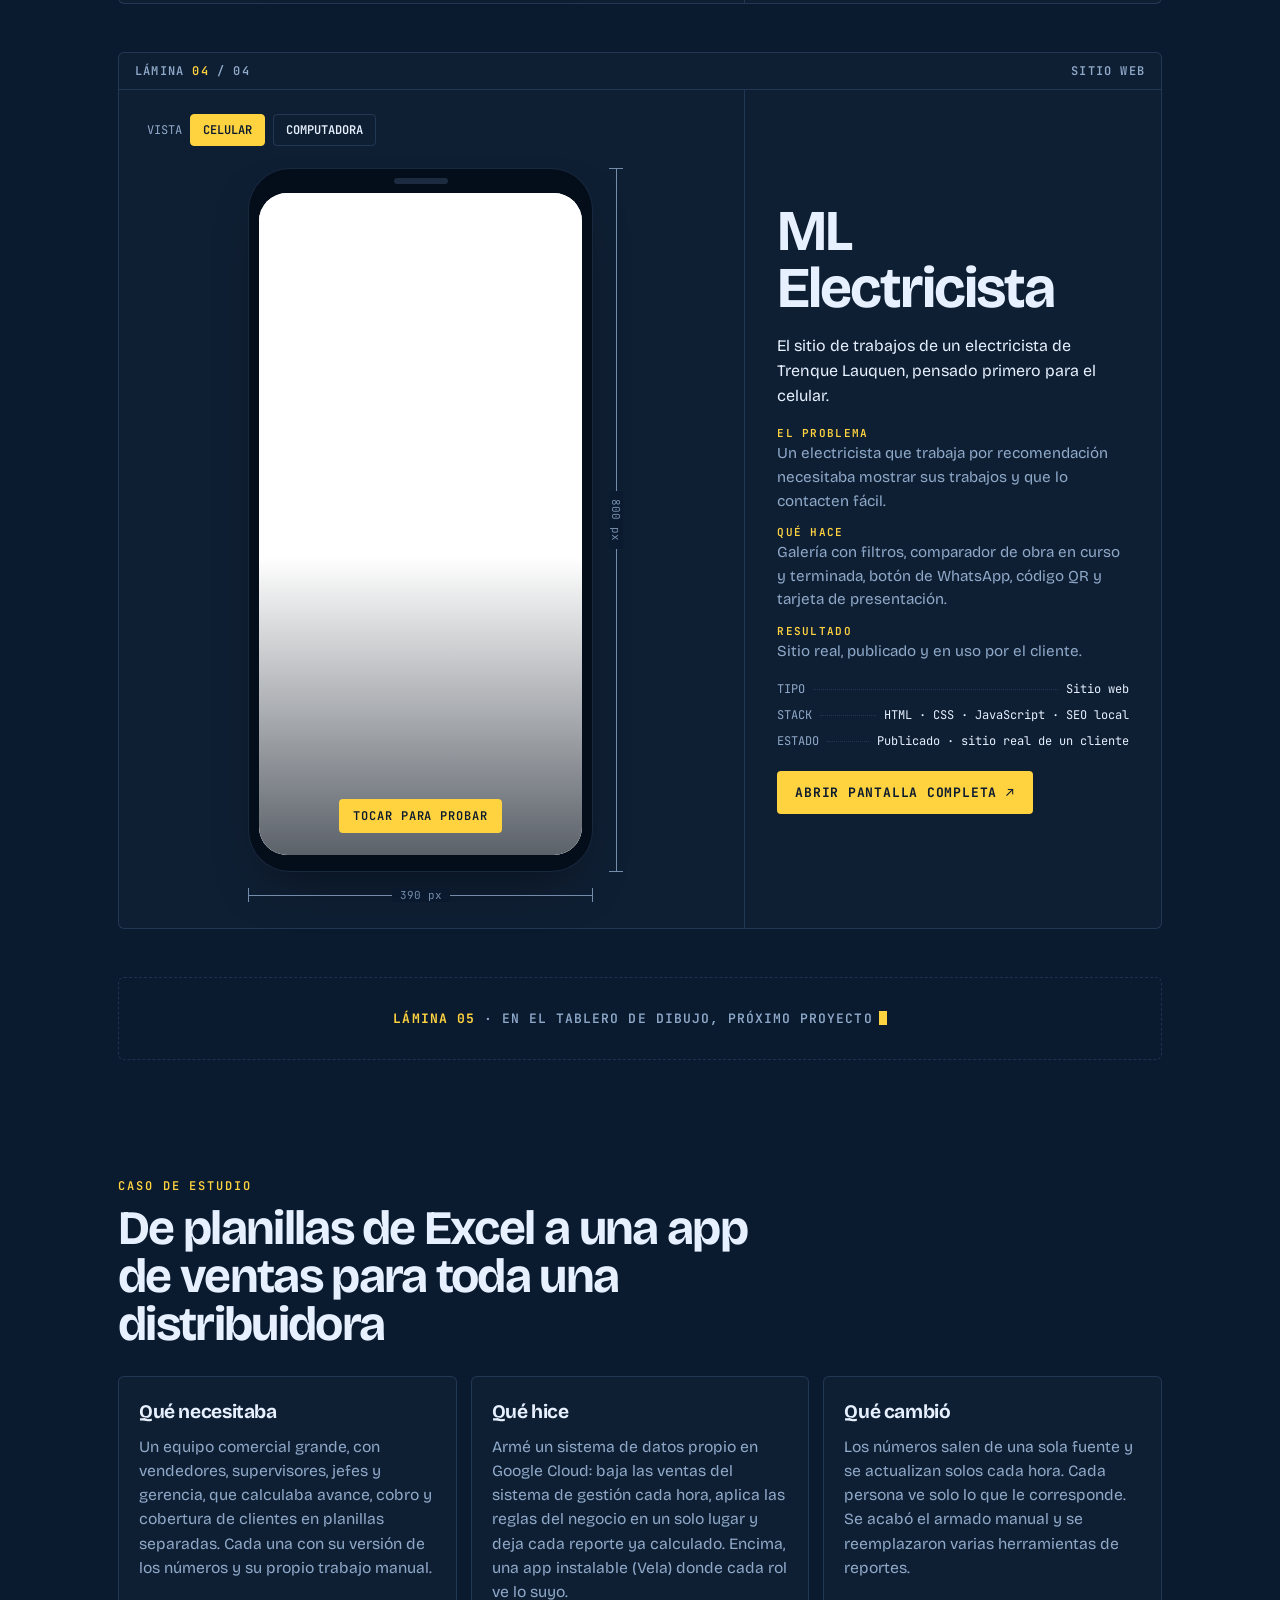
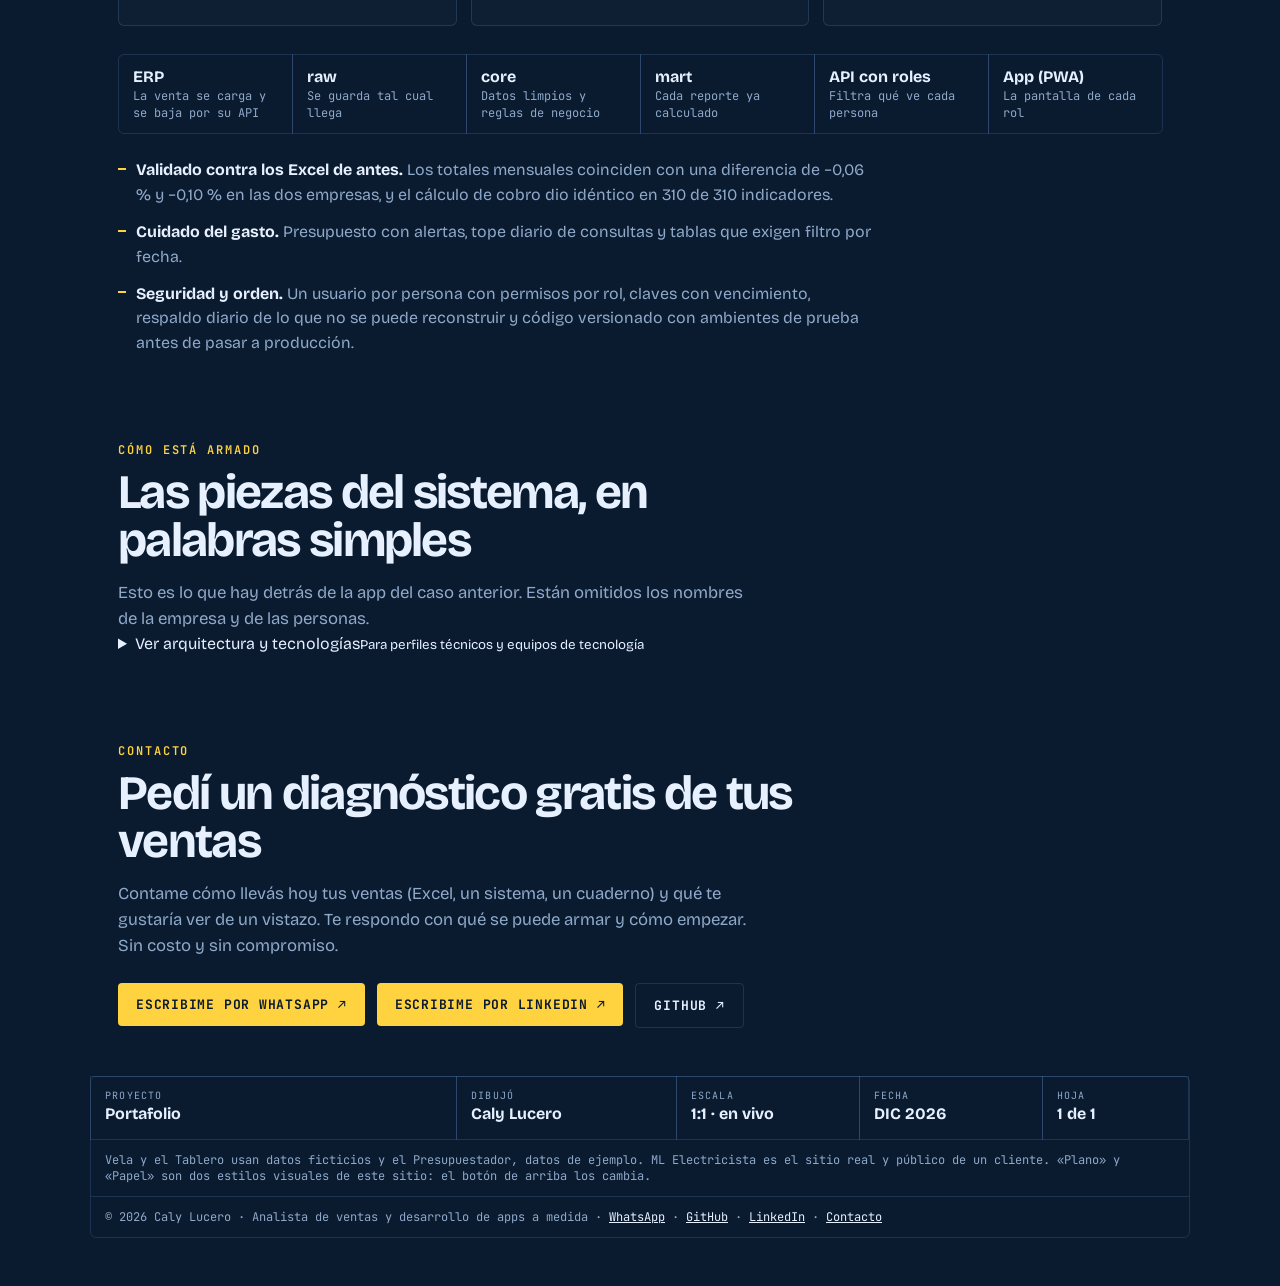
==== commit 521f81c6: "Mejora el recorrido y la presentación del portafolio" ====
--- a/index.html
+++ b/index.html
@@ -23,7 +23,7 @@
 <link rel="preconnect" href="https://fonts.googleapis.com">
 <link rel="preconnect" href="https://fonts.gstatic.com" crossorigin>
 <link href="https://fonts.googleapis.com/css2?family=Bricolage+Grotesque:opsz,wght@12..96,500..800&family=JetBrains+Mono:wght@400;600&display=swap" rel="stylesheet">
-<link rel="stylesheet" href="assets/style.css?v=6">
+<link rel="stylesheet" href="assets/style.css?v=7">
 <script type="application/ld+json">
 { "@context": "https://schema.org", "@type": "Person", "name": "Caly Lucero",
   "jobTitle": "Analista de ventas y desarrollo de software a medida",
@@ -60,9 +60,13 @@
   <div class="cota" aria-hidden="true"></div>
   <p class="lead">Hago el dato y la app, <span class="resalta">de punta a punta</span>: reportes y tableros de ventas para pymes, para que sepas cómo viene el mes sin esperar a que alguien arme el Excel.</p>
   <div class="acciones">
-    <a class="btn" href="#contacto">Pedí un diagnóstico gratis de tus ventas</a>
+    <a class="btn cta-diagnostico" href="#contacto"><span class="cta-largo">Pedí un diagnóstico gratis de tus ventas</span><span class="cta-corto">Diagnóstico gratis</span></a>
     <a class="cue" href="#laminas">Ver los proyectos <span aria-hidden="true">↓</span></a>
   </div>
+  <nav class="recorridos" aria-label="Elegí qué querés conocer">
+    <a href="#servicios"><span>Necesito mejorar mis reportes</span><small>Servicios y forma de trabajo →</small></a>
+    <a href="#caso"><span>Quiero ver cómo está construido</span><small>Caso real y arquitectura →</small></a>
+  </nav>
   <ol class="indice" id="indice" aria-label="Índice de proyectos"></ol>
   <ul class="cifras" aria-label="El sistema de ventas que armé en mi trabajo, en números">
     <li><strong>≈ 2 millones</strong><span>de líneas de venta procesadas</span></li>
@@ -71,6 +75,15 @@
     <li><strong>Con tope</strong><span>de gasto y alertas de costo en la nube</span></li>
   </ul>
 </header>
+
+<section class="seccion sobre-destacado" id="sobre-mi" aria-labelledby="h-sobre">
+  <p class="eyebrow">Sobre mí</p>
+  <h2 id="h-sobre">Soy Caly</h2>
+  <div class="presentacion">
+    <p class="presentacion-principal">Soy analista de ventas y desarrollador. Construí desde cero el sistema de datos y la app que hoy usa todo el equipo comercial de una distribuidora.</p>
+    <p>Conozco el negocio desde adentro —objetivos, cobro, preventa y cobertura de clientes— y sé convertirlo en una pantalla útil para quien vende. Esa es mi diferencia: <b>hago el dato y la app, de punta a punta</b>.</p>
+  </div>
+</section>
 
 <section class="seccion" id="servicios" aria-labelledby="h-servicios">
   <p class="eyebrow">Qué hago</p>
@@ -155,6 +168,9 @@
   <p class="eyebrow">Cómo está armado</p>
   <h2 id="h-piezas">Las piezas del sistema, en palabras simples</h2>
   <p class="intro">Esto es lo que hay detrás de la app del caso anterior. Están omitidos los nombres de la empresa y de las personas.</p>
+  <details class="detalle-tecnico">
+    <summary><span>Ver arquitectura y tecnologías</span><small>Para perfiles técnicos y equipos de tecnología</small></summary>
+    <div class="detalle-contenido">
   <ul class="cifras" aria-label="El sistema en números">
     <li><strong>5 jobs</strong><span>de carga automática de datos</span></li>
     <li><strong>≈ 27</strong><span>programaciones horarias</span></li>
@@ -199,26 +215,18 @@
       <p>Presupuesto con alertas, tope diario de consultas, tablas que exigen filtro por fecha y límite de logs. En la app: dependencias fijadas y escaneadas, textos escapados, Excel sin fórmulas inyectadas y encabezados de seguridad.</p>
     </article>
   </div>
-</section>
-
-<section class="seccion" id="tecnologias" aria-labelledby="h-tec">
+  <div class="tecnologias" id="tecnologias" aria-labelledby="h-tec">
   <p class="eyebrow">Con qué trabajo</p>
-  <h2 id="h-tec">Tecnologías</h2>
+  <h3 id="h-tec">Tecnologías</h3>
   <dl class="tec">
     <div><dt>Datos</dt><dd><span>BigQuery</span><span>SQL</span><span>Python</span><span>API de un ERP</span><span>Excel avanzado</span></dd></div>
     <div><dt>Nube</dt><dd><span>Google Cloud</span><span>Cloud Run (jobs y servicios)</span><span>Cloud Scheduler</span><span>Secret Manager</span><span>Cloud Storage</span><span>Google Drive</span></dd></div>
     <div><dt>Apps</dt><dd><span>JavaScript</span><span>PWA</span><span>Firebase (Auth, Hosting, Firestore)</span><span>HTML y CSS</span><span>Leaflet</span></dd></div>
     <div><dt>Orden</dt><dd><span>Git</span><span>Roles y permisos</span><span>Respaldos</span><span>Control de costos</span></dd></div>
   </dl>
-</section>
-
-<section class="seccion" id="sobre-mi" aria-labelledby="h-sobre">
-  <p class="eyebrow">Sobre mí</p>
-  <h2 id="h-sobre">Soy Caly</h2>
-  <div class="texto">
-    <p>Trabajo como analista de ventas en una distribuidora. En vez de esperar a que alguien armara los reportes, aprendí a construirlos: armé desde cero el sistema de datos y la app que hoy usa todo el equipo comercial.</p>
-    <p>Conozco el negocio desde adentro (cobertura de clientes, objetivos, cobro, preventa) y también sé llevarlo a una pantalla que se usa todos los días en el celular de quien vende. Esa es la diferencia: <b>hago el dato y la app, de punta a punta</b>.</p>
-  </div>
+  </div>
+    </div>
+  </details>
 </section>
 
 <section class="seccion contacto" id="contacto" aria-labelledby="h-contacto">
@@ -243,6 +251,6 @@
 </footer>
 
 <script src="assets/proyectos.js?v=6"></script>
-<script src="assets/app.js?v=6"></script>
+<script src="assets/app.js?v=7"></script>
 </body>
 </html>
